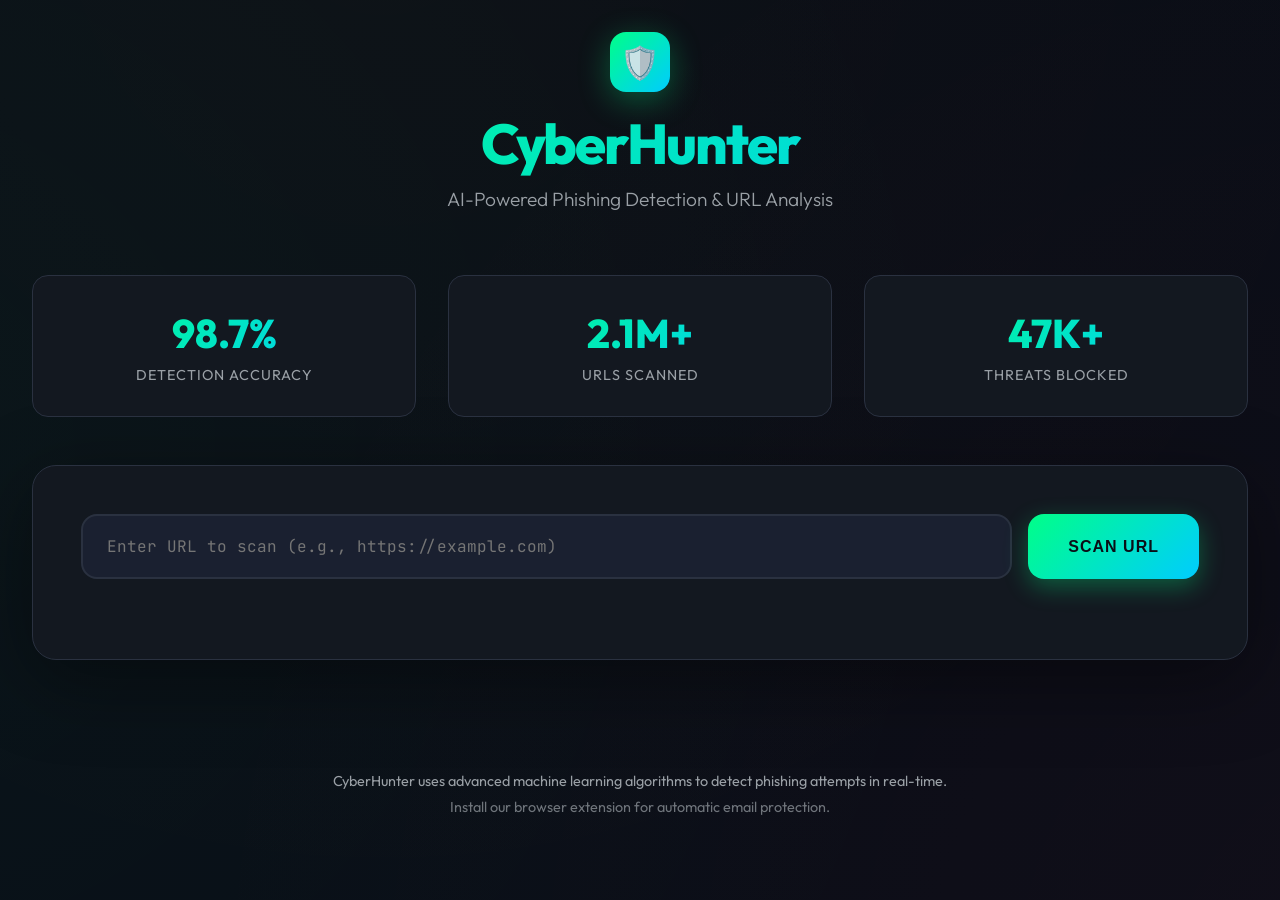
==== index.html @ 562b3262 "m" ====
<!DOCTYPE html>
<html lang="en">
<head>
    <meta charset="UTF-8">
    <meta name="viewport" content="width=device-width, initial-scale=1.0">
    <title>CyberHunter</title>
    <link href="https://fonts.googleapis.com/css2?family=JetBrains+Mono:wght@400;600;700&family=Outfit:wght@300;400;600;800&display=swap" rel="stylesheet">
    <style>
        :root {
            --primary: #00ff88;
            --danger: #ff3366;
            --warning: #ffaa00;
            --bg-dark: #0a0e17;
            --bg-card: #131820;
            --bg-input: #1a2030;
            --text-primary: #e8eaed;
            --text-secondary: #9aa0a6;
            --border: #2a3140;
            --glow: rgba(0, 255, 136, 0.3);
        }

        * {
            margin: 0;
            padding: 0;
            box-sizing: border-box;
        }

        body {
            font-family: 'Outfit', sans-serif;
            background: var(--bg-dark);
            color: var(--text-primary);
            min-height: 100vh;
            position: relative;
            overflow-x: hidden;
        }

        /* Animated background */
        body::before {
            content: '';
            position: fixed;
            top: -50%;
            left: -50%;
            width: 200%;
            height: 200%;
            background: 
                radial-gradient(circle at 20% 50%, rgba(0, 255, 136, 0.03) 0%, transparent 50%),
                radial-gradient(circle at 80% 80%, rgba(255, 51, 102, 0.03) 0%, transparent 50%),
                radial-gradient(circle at 40% 20%, rgba(255, 170, 0, 0.02) 0%, transparent 50%);
            animation: backgroundShift 30s ease infinite;
            z-index: 0;
        }

        @keyframes backgroundShift {
            0%, 100% { transform: translate(0, 0) rotate(0deg); }
            50% { transform: translate(5%, 5%) rotate(5deg); }
        }

        .container {
            max-width: 1400px;
            margin: 0 auto;
            padding: 2rem;
            position: relative;
            z-index: 1;
        }

        /* Header */
        header {
            text-align: center;
            margin-bottom: 4rem;
            animation: fadeInDown 0.8s ease;
        }

        @keyframes fadeInDown {
            from {
                opacity: 0;
                transform: translateY(-30px);
            }
            to {
                opacity: 1;
                transform: translateY(0);
            }
        }

        .logo {
            display: flex;
            align-items: center;
            justify-content: center;
            gap: 1rem;
            margin-bottom: 1rem;
        }

        .logo-icon {
            width: 60px;
            height: 60px;
            background: linear-gradient(135deg, var(--primary), #00ccff);
            border-radius: 16px;
            display: flex;
            align-items: center;
            justify-content: center;
            font-size: 2rem;
            box-shadow: 0 8px 32px rgba(0, 255, 136, 0.3);
            animation: pulse 3s ease-in-out infinite;
        }

        @keyframes pulse {
            0%, 100% { transform: scale(1); box-shadow: 0 8px 32px rgba(0, 255, 136, 0.3); }
            50% { transform: scale(1.05); box-shadow: 0 12px 48px rgba(0, 255, 136, 0.5); }
        }

        h1 {
            font-size: 3.5rem;
            font-weight: 800;
            background: linear-gradient(135deg, var(--primary), #00ccff);
            -webkit-background-clip: text;
            -webkit-text-fill-color: transparent;
            background-clip: text;
            letter-spacing: -2px;
        }

        .tagline {
            color: var(--text-secondary);
            font-size: 1.2rem;
            margin-top: 0.5rem;
            font-weight: 300;
        }

        /* Main Scanner */
        .scanner-section {
            background: var(--bg-card);
            border-radius: 24px;
            padding: 3rem;
            border: 1px solid var(--border);
            margin-bottom: 3rem;
            box-shadow: 0 20px 80px rgba(0, 0, 0, 0.4);
            animation: fadeInUp 0.8s ease 0.2s backwards;
        }

        @keyframes fadeInUp {
            from {
                opacity: 0;
                transform: translateY(30px);
            }
            to {
                opacity: 1;
                transform: translateY(0);
            }
        }

        .url-input-group {
            display: flex;
            gap: 1rem;
            margin-bottom: 2rem;
        }

        .url-input {
            flex: 1;
            padding: 1.25rem 1.5rem;
            background: var(--bg-input);
            border: 2px solid var(--border);
            border-radius: 16px;
            color: var(--text-primary);
            font-size: 1rem;
            font-family: 'JetBrains Mono', monospace;
            transition: all 0.3s ease;
        }

        .url-input:focus {
            outline: none;
            border-color: var(--primary);
            box-shadow: 0 0 0 4px var(--glow);
        }

        .scan-btn {
            padding: 1.25rem 2.5rem;
            background: linear-gradient(135deg, var(--primary), #00ccff);
            border: none;
            border-radius: 16px;
            color: var(--bg-dark);
            font-size: 1rem;
            font-weight: 700;
            cursor: pointer;
            transition: all 0.3s ease;
            text-transform: uppercase;
            letter-spacing: 1px;
            box-shadow: 0 8px 24px rgba(0, 255, 136, 0.3);
        }

        .scan-btn:hover {
            transform: translateY(-2px);
            box-shadow: 0 12px 32px rgba(0, 255, 136, 0.5);
        }

        .scan-btn:active {
            transform: translateY(0);
        }

        .scan-btn:disabled {
            opacity: 0.5;
            cursor: not-allowed;
            transform: none;
        }

        /* Results Section */
        .results {
            display: none;
            animation: fadeInUp 0.5s ease;
        }

        .results.show {
            display: block;
        }

        .result-header {
            display: flex;
            align-items: center;
            gap: 1.5rem;
            padding: 2rem;
            border-radius: 16px;
            margin-bottom: 2rem;
        }

        .result-header.safe {
            background: linear-gradient(135deg, rgba(0, 255, 136, 0.1), rgba(0, 204, 255, 0.05));
            border: 2px solid rgba(0, 255, 136, 0.3);
        }

        .result-header.danger {
            background: linear-gradient(135deg, rgba(255, 51, 102, 0.1), rgba(255, 0, 85, 0.05));
            border: 2px solid rgba(255, 51, 102, 0.3);
        }

        .result-header.warning {
            background: linear-gradient(135deg, rgba(255, 170, 0, 0.1), rgba(255, 200, 0, 0.05));
            border: 2px solid rgba(255, 170, 0, 0.3);
        }

        .result-icon {
            width: 80px;
            height: 80px;
            border-radius: 50%;
            display: flex;
            align-items: center;
            justify-content: center;
            font-size: 2.5rem;
            flex-shrink: 0;
        }

        .safe .result-icon {
            background: rgba(0, 255, 136, 0.2);
        }

        .danger .result-icon {
            background: rgba(255, 51, 102, 0.2);
        }

        .warning .result-icon {
            background: rgba(255, 170, 0, 0.2);
        }

        .result-content h2 {
            font-size: 2rem;
            margin-bottom: 0.5rem;
        }

        .confidence-score {
            font-family: 'JetBrains Mono', monospace;
            font-size: 1.1rem;
            opacity: 0.9;
        }

        /* Feature Analysis */
        .feature-grid {
            display: grid;
            grid-template-columns: repeat(auto-fit, minmax(300px, 1fr));
            gap: 1.5rem;
            margin-top: 2rem;
        }

        .feature-card {
            background: var(--bg-input);
            padding: 1.5rem;
            border-radius: 16px;
            border: 1px solid var(--border);
            transition: all 0.3s ease;
        }

        .feature-card:hover {
            border-color: var(--primary);
            transform: translateY(-4px);
            box-shadow: 0 8px 24px rgba(0, 255, 136, 0.1);
        }

        .feature-header {
            display: flex;
            justify-content: space-between;
            align-items: center;
            margin-bottom: 1rem;
        }

        .feature-title {
            font-weight: 600;
            font-size: 1rem;
        }

        .feature-status {
            padding: 0.25rem 0.75rem;
            border-radius: 8px;
            font-size: 0.75rem;
            font-weight: 600;
            text-transform: uppercase;
            letter-spacing: 0.5px;
        }

        .status-safe {
            background: rgba(0, 255, 136, 0.2);
            color: var(--primary);
        }

        .status-danger {
            background: rgba(255, 51, 102, 0.2);
            color: var(--danger);
        }

        .status-warning {
            background: rgba(255, 170, 0, 0.2);
            color: var(--warning);
        }

        .feature-value {
            font-family: 'JetBrains Mono', monospace;
            color: var(--text-secondary);
            font-size: 0.9rem;
        }

        /* Loading Animation */
        .loading {
            text-align: center;
            padding: 3rem 0;
            display: none;
        }

        .loading.show {
            display: block;
        }

        .loading-spinner {
            width: 60px;
            height: 60px;
            border: 4px solid var(--border);
            border-top-color: var(--primary);
            border-radius: 50%;
            animation: spin 1s linear infinite;
            margin: 0 auto 1.5rem;
        }

        @keyframes spin {
            to { transform: rotate(360deg); }
        }

        /* Stats Bar */
        .stats-bar {
            display: grid;
            grid-template-columns: repeat(auto-fit, minmax(200px, 1fr));
            gap: 2rem;
            margin-bottom: 3rem;
            animation: fadeInUp 0.8s ease 0.4s backwards;
        }

        .stat-card {
            background: var(--bg-card);
            padding: 2rem;
            border-radius: 16px;
            border: 1px solid var(--border);
            text-align: center;
        }

        .stat-value {
            font-size: 2.5rem;
            font-weight: 800;
            background: linear-gradient(135deg, var(--primary), #00ccff);
            -webkit-background-clip: text;
            -webkit-text-fill-color: transparent;
            background-clip: text;
            margin-bottom: 0.5rem;
        }

        .stat-label {
            color: var(--text-secondary);
            font-size: 0.9rem;
            text-transform: uppercase;
            letter-spacing: 1px;
        }

        /* Footer */
        footer {
            text-align: center;
            padding: 3rem 0;
            color: var(--text-secondary);
            font-size: 0.9rem;
            margin-top: 4rem;
        }

        @media (max-width: 768px) {
            h1 {
                font-size: 2.5rem;
            }

            .url-input-group {
                flex-direction: column;
            }

            .scanner-section {
                padding: 2rem 1.5rem;
            }

            .feature-grid {
                grid-template-columns: 1fr;
            }
        }
    </style>
</head>
<body>
    <div class="container">
        <header>
            <div class="logo">
                <div class="logo-icon">🛡️</div>
            </div>
            <h1>CyberHunter</h1>
            <p class="tagline">AI-Powered Phishing Detection & URL Analysis</p>
        </header>

        <div class="stats-bar">
            <div class="stat-card">
                <div class="stat-value">98.7%</div>
                <div class="stat-label">Detection Accuracy</div>
            </div>
            <div class="stat-card">
                <div class="stat-value">2.1M+</div>
                <div class="stat-label">URLs Scanned</div>
            </div>
            <div class="stat-card">
                <div class="stat-value">47K+</div>
                <div class="stat-label">Threats Blocked</div>
            </div>
        </div>

        <div class="scanner-section">
            <div class="url-input-group">
                <input 
                    type="text" 
                    class="url-input" 
                    id="urlInput" 
                    placeholder="Enter URL to scan (e.g., https://example.com)"
                    autocomplete="off"
                >
                <button class="scan-btn" id="scanBtn">Scan URL</button>
            </div>

            <div class="loading" id="loading">
                <div class="loading-spinner"></div>
                <p>Analyzing with Random Forest ML model...</p>
            </div>

            <div class="results" id="results">
                <div class="result-header" id="resultHeader">
                    <div class="result-icon" id="resultIcon">✓</div>
                    <div class="result-content">
                        <h2 id="resultTitle">Safe Website</h2>
                        <p class="confidence-score">Risk Score: <span id="confidence">95.2%</span></p>
                    </div>
                </div>

                <div class="feature-grid" id="featureGrid">
                    <!-- Features will be populated dynamically -->
                </div>
            </div>
        </div>

        <footer>
            <p>CyberHunter uses advanced machine learning algorithms to detect phishing attempts in real-time.</p>
            <p style="margin-top: 0.5rem; opacity: 0.7;">Install our browser extension for automatic email protection.</p>
        </footer>
    </div>

    <script>
        // API Configuration
        const API_URL = 'http://localhost:5000/api/analyze';

        // ML Feature Extraction Functions (Fallback - API does the real work)
        class PhishingDetector {
            constructor() {
                this.suspiciousKeywords = [
                    'verify', 'account', 'suspended', 'urgent', 'confirm', 'update',
                    'security', 'click', 'login', 'password', 'banking', 'paypal',
                    'amazon', 'winner', 'prize', 'free', 'claim', 'limited'
                ];
                this.suspiciousTLDs = ['.tk', '.ml', '.ga', '.cf', '.gq', '.xyz', '.top'];
                this.legitimateTLDs = ['.com', '.org', '.edu', '.gov', '.net'];
            }

            async analyzeURL(url) {
                try {
                    const urlObj = new URL(url);
                    
                    // Extract features
                    const features = {
                        urlLength: this.analyzeURLLength(url),
                        domainAge: this.analyzeDomainAge(urlObj.hostname),
                        suspiciousCharacters: this.analyzeSuspiciousChars(url),
                        httpsEnabled: this.analyzeHTTPS(urlObj),
                        subdomainCount: this.analyzeSubdomains(urlObj.hostname),
                        suspiciousKeywords: this.analyzeKeywords(url),
                        ipAddress: this.hasIPAddress(urlObj.hostname),
                        urlShortener: this.isURLShortener(urlObj.hostname),
                        tldRisk: this.analyzeTLD(urlObj.hostname),
                        homographAttack: this.detectHomograph(urlObj.hostname)
                    };

                    // Calculate risk score
                    const riskScore = this.calculateRiskScore(features);
                    
                    return {
                        features,
                        riskScore,
                        classification: this.classifyRisk(riskScore)
                    };
                } catch (error) {
                    throw new Error('Invalid URL format');
                }
            }

            analyzeURLLength(url) {
                const length = url.length;
                let risk = 'safe';
                let status = 'Normal length';
                
                if (length > 75) {
                    risk = 'danger';
                    status = `Unusually long (${length} chars)`;
                } else if (length > 54) {
                    risk = 'warning';
                    status = `Moderately long (${length} chars)`;
                } else {
                    status = `Normal (${length} chars)`;
                }

                return { risk, value: status, score: length > 75 ? 0.8 : length > 54 ? 0.4 : 0 };
            }

            analyzeDomainAge(hostname) {
                // Check if domain looks established based on well-known domains
                const wellKnownDomains = [
                    'google.com', 'facebook.com', 'amazon.com', 'microsoft.com',
                    'apple.com', 'paypal.com', 'netflix.com', 'github.com',
                    'twitter.com', 'linkedin.com', 'youtube.com', 'instagram.com',
                    'yahoo.com', 'outlook.com', 'chase.com', 'wellsfargo.com',
                    'bankofamerica.com', 'dhl.com', 'fedex.com', 'ups.com'
                ];

                const isWellKnown = wellKnownDomains.some(d => hostname.endsWith(d));

                if (isWellKnown) {
                    return { risk: 'safe', value: 'Well-known established domain', score: 0 };
                }

                // Flag suspicious TLDs as likely new/disposable
                const disposableTLDs = ['.tk', '.ml', '.ga', '.cf', '.gq', '.xyz', '.top', '.club'];
                const tld = hostname.substring(hostname.lastIndexOf('.'));
                if (disposableTLDs.includes(tld)) {
                    return { risk: 'danger', value: 'Disposable/free TLD - likely temporary domain', score: 0.7 };
                }

                return { risk: 'safe', value: 'Domain age unknown (use ML API for full analysis)', score: 0 };
            }

            analyzeSuspiciousChars(url) {
                // Check for @ in URL (credential attack: http://google.com@evil.com)
                try {
                    const urlObj = new URL(url);
                    if (urlObj.username || url.indexOf('@') > url.indexOf('://') + 3) {
                        return {
                            risk: 'danger',
                            value: '@ symbol in URL - credential/redirect attack',
                            score: 0.9
                        };
                    }
                } catch(e) {}

                const suspiciousChars = ['-', '_'];
                let count = 0;

                suspiciousChars.forEach(char => {
                    count += (url.split(char).length - 1);
                });

                let risk = 'safe';
                let status = '';

                if (count > 5) {
                    risk = 'danger';
                    status = `Many suspicious chars (${count})`;
                } else if (count > 2) {
                    risk = 'warning';
                    status = `Some suspicious chars (${count})`;
                } else {
                    risk = 'safe';
                    status = `Minimal special chars (${count})`;
                }

                return { risk, value: status, score: count > 5 ? 0.6 : count > 2 ? 0.3 : 0 };
            }

            analyzeHTTPS(urlObj) {
                const hasHTTPS = urlObj.protocol === 'https:';
                return {
                    risk: hasHTTPS ? 'safe' : 'danger',
                    value: hasHTTPS ? 'HTTPS enabled' : 'No HTTPS encryption',
                    score: hasHTTPS ? 0 : 0.5
                };
            }

            analyzeSubdomains(hostname) {
                const parts = hostname.split('.');
                const subdomainCount = Math.max(0, parts.length - 2);

                let risk = 'safe';
                let status = '';

                if (subdomainCount > 3) {
                    risk = 'danger';
                    status = `Excessive subdomains (${subdomainCount})`;
                } else if (subdomainCount > 1) {
                    risk = 'warning';
                    status = `Multiple subdomains (${subdomainCount})`;
                } else {
                    risk = 'safe';
                    status = subdomainCount === 0 ? 'No subdomains' : '1 subdomain';
                }

                return { risk, value: status, score: subdomainCount > 3 ? 0.7 : subdomainCount > 1 ? 0.3 : 0 };
            }

            analyzeKeywords(url) {
                const urlLower = url.toLowerCase();
                const foundKeywords = this.suspiciousKeywords.filter(kw => urlLower.includes(kw));

                // Check for brand names in URL path targeting (e.g., evil.com/paypal/login)
                try {
                    const urlObj = new URL(url);
                    const path = urlObj.pathname.toLowerCase();
                    const brandNames = ['paypal', 'google', 'microsoft', 'apple', 'amazon',
                                        'netflix', 'facebook', 'chase', 'dhl', 'fedex', 'ebay'];
                    const loginWords = ['login', 'signin', 'sign-in', 'auth', 'verify', 'secure', 'account'];
                    const hasBrandInPath = brandNames.some(b => path.includes(b));
                    const hasLoginInPath = loginWords.some(w => path.includes(w));
                    const hostHasBrand = brandNames.some(b => urlObj.hostname.includes(b));

                    if (hasBrandInPath && !hostHasBrand) {
                        foundKeywords.push('brand-in-path');
                    }
                    if (hasBrandInPath && hasLoginInPath && !hostHasBrand) {
                        foundKeywords.push('phishing-login-page');
                    }
                } catch(e) {}

                let risk = 'safe';
                let status = '';

                if (foundKeywords.length > 2) {
                    risk = 'danger';
                    status = `High-risk keywords found: ${foundKeywords.join(', ')}`;
                } else if (foundKeywords.length > 0) {
                    risk = 'warning';
                    status = `Suspicious keywords: ${foundKeywords.join(', ')}`;
                } else {
                    risk = 'safe';
                    status = 'No suspicious keywords';
                }

                return { risk, value: status, score: foundKeywords.length > 2 ? 0.9 : foundKeywords.length > 0 ? 0.4 : 0 };
            }

            hasIPAddress(hostname) {
                const ipPattern = /^(\d{1,3}\.){3}\d{1,3}$/;
                const hasIP = ipPattern.test(hostname);

                return {
                    risk: hasIP ? 'danger' : 'safe',
                    value: hasIP ? 'Uses IP address instead of domain' : 'Uses domain name',
                    score: hasIP ? 0.8 : 0
                };
            }

            isURLShortener(hostname) {
                const shorteners = ['bit.ly', 'tinyurl.com', 'goo.gl', 't.co', 'ow.ly', 'is.gd'];
                const isShortener = shorteners.some(s => hostname.includes(s));

                return {
                    risk: isShortener ? 'warning' : 'safe',
                    value: isShortener ? 'URL shortener detected' : 'Direct URL',
                    score: isShortener ? 0.4 : 0
                };
            }

            analyzeTLD(hostname) {
                const tld = hostname.substring(hostname.lastIndexOf('.'));
                const isSuspicious = this.suspiciousTLDs.includes(tld);
                const isLegitimate = this.legitimateTLDs.includes(tld);

                let risk = 'safe';
                let status = `TLD: ${tld}`;

                if (isSuspicious) {
                    risk = 'danger';
                    status = `High-risk TLD: ${tld}`;
                } else if (!isLegitimate) {
                    risk = 'warning';
                    status = `Uncommon TLD: ${tld}`;
                }

                return { risk, value: status, score: isSuspicious ? 0.7 : !isLegitimate ? 0.2 : 0 };
            }

            detectHomograph(hostname) {
                // Detect potential homograph attacks (Punycode, lookalike characters, typosquatting)
                const hasPunycode = hostname.includes('xn--');
                const suspiciousChars = /[а-яА-Я]|[α-ωΑ-Ω]/; // Cyrillic or Greek
                const hasLookalike = suspiciousChars.test(hostname);

                // Detect number-letter substitution typosquatting
                const typoPatterns = [
                    'paypa1', 'g00gle', 'micr0soft', 'appl3', 'amaz0n',
                    'faceb00k', 'netf1ix', 'twitt3r', 'linkdin', 'dh1',
                    'fed3x', 'ch4se', 'we11sfargo'
                ];

                let hasTyposquatting = false;
                const lowerHostname = hostname.toLowerCase();

                for (const typo of typoPatterns) {
                    if (lowerHostname.includes(typo)) {
                        hasTyposquatting = true;
                        break;
                    }
                }

                // Detect generic char substitution: if replacing 0→o, 1→l, 3→e, 5→s yields a brand name
                if (!hasTyposquatting) {
                    const normalized = lowerHostname.replace(/0/g,'o').replace(/1/g,'l').replace(/3/g,'e').replace(/5/g,'s');
                    const brands = ['paypal','google','microsoft','apple','amazon','facebook','netflix','dhl','fedex','chase'];
                    if (normalized !== lowerHostname && brands.some(b => normalized.includes(b))) {
                        hasTyposquatting = true;
                    }
                }

                // Detect brand name in subdomain (e.g., paypal.evil-site.com)
                let hasBrandInSubdomain = false;
                const parts = lowerHostname.split('.');
                if (parts.length >= 3) {
                    const subdomains = parts.slice(0, -2).join('.');
                    const brandDomains = {
                        'paypal': ['paypal.com'], 'google': ['google.com'],
                        'microsoft': ['microsoft.com'], 'apple': ['apple.com'],
                        'amazon': ['amazon.com'], 'netflix': ['netflix.com'],
                        'facebook': ['facebook.com'], 'chase': ['chase.com'],
                        'dhl': ['dhl.com'], 'fedex': ['fedex.com']
                    };
                    for (const [brand, legit] of Object.entries(brandDomains)) {
                        if (subdomains.includes(brand) && !legit.some(d => lowerHostname.endsWith(d))) {
                            hasBrandInSubdomain = true;
                            break;
                        }
                    }
                }

                const isHomograph = hasPunycode || hasLookalike || hasTyposquatting || hasBrandInSubdomain;

                let value = 'No homograph detected';
                if (hasTyposquatting) value = 'Typosquatting attack detected';
                else if (hasBrandInSubdomain) value = 'Brand name in subdomain - impersonation attempt';
                else if (hasPunycode || hasLookalike) value = 'Potential homograph attack';

                return {
                    risk: isHomograph ? 'danger' : 'safe',
                    value,
                    score: isHomograph ? 0.9 : 0
                };
            }

            calculateRiskScore(features) {
                let totalScore = 0;
                let criticalCount = 0;
                let highRiskCount = 0;

                // CRITICAL SECURITY INDICATORS - These override other safe signals

                // 1. Homograph/Typosquatting Attack (e.g., paypa1.com, g00gle.com)
                if (features.homographAttack && features.homographAttack.score >= 0.8) {
                    return 90; // Critical: Brand impersonation attempt
                }

                // 2. IP Address instead of domain name
                if (features.ipAddress && features.ipAddress.score >= 0.8) {
                    return 85; // Critical: Suspicious hosting
                }

                // 3. Multiple high-risk keywords (>2) - likely phishing
                if (features.suspiciousKeywords && features.suspiciousKeywords.score >= 0.9) {
                    return 80; // Critical: Phishing language detected
                }

                Object.values(features).forEach(feature => {
                    totalScore += feature.score;

                    // Track critical and high-risk indicators
                    if (feature.score >= 0.7) criticalCount++;
                    if (feature.score >= 0.4) highRiskCount++;
                });

                // Base score from averaging
                let riskScore = (totalScore / 10) * 100;

                // Amplify if multiple high-risk indicators are present
                if (criticalCount >= 2) {
                    riskScore = Math.min(100, riskScore * 1.8);
                } else if (criticalCount >= 1) {
                    riskScore = Math.min(100, riskScore * 1.5);
                }

                // Additional boost if many medium-risk indicators
                if (highRiskCount >= 3) {
                    riskScore = Math.min(100, riskScore * 1.3);
                }

                return riskScore;
            }

            classifyRisk(score) {
                if (score < 25) return 'safe';
                if (score < 50) return 'warning';
                return 'danger';
            }
        }

        // UI Controller
        const detector = new PhishingDetector();
        const urlInput = document.getElementById('urlInput');
        const scanBtn = document.getElementById('scanBtn');
        const loading = document.getElementById('loading');
        const results = document.getElementById('results');
        const resultHeader = document.getElementById('resultHeader');
        const resultIcon = document.getElementById('resultIcon');
        const resultTitle = document.getElementById('resultTitle');
        const confidence = document.getElementById('confidence');
        const featureGrid = document.getElementById('featureGrid');

        scanBtn.addEventListener('click', handleScan);
        urlInput.addEventListener('keypress', (e) => {
            if (e.key === 'Enter') handleScan();
        });

        async function handleScan() {
            const url = urlInput.value.trim();

            if (!url) {
                alert('Please enter a URL to scan');
                return;
            }

            // Show loading
            scanBtn.disabled = true;
            loading.classList.add('show');
            results.classList.remove('show');

            try {
                // Call ML API
                const response = await fetch(API_URL, {
                    method: 'POST',
                    headers: {
                        'Content-Type': 'application/json',
                    },
                    body: JSON.stringify({
                        url: url,
                        sender_name: '',
                        email_body: ''
                    })
                });

                if (!response.ok) {
                    const error = await response.json();
                    throw new Error(error.message || 'API request failed');
                }

                const result = await response.json();

                // Convert ML result to display format
                const analysis = convertMLResultToDisplay(result);
                displayResults(analysis);

            } catch (error) {
                console.error('Error:', error);

                // Fallback to client-side detection if API is unavailable
                if (error.message.includes('Failed to fetch')) {
                    alert('ML API server is not running. Please start it with: python ml-model/api_server.py\n\nFalling back to client-side detection...');
                    try {
                        const analysis = await detector.analyzeURL(url);
                        displayResults(analysis);
                    } catch (e) {
                        alert(e.message);
                    }
                } else {
                    alert(error.message);
                }
            } finally {
                scanBtn.disabled = false;
                loading.classList.remove('show');
            }
        }

        function convertMLResultToDisplay(mlResult) {
            // Convert ML model result format to display format
            const features = mlResult.email_features || {};

            return {
                riskScore: mlResult.risk_score,
                classification: mlResult.classification === 'high_risk' ? 'danger' :
                               mlResult.classification === 'medium_risk' ? 'warning' : 'safe',
                mlAnalysis: mlResult.feature_analysis || [],
                features: {
                    urlLength: {
                        risk: features.domain_length > 50 ? 'danger' : 'safe',
                        value: `Domain length: ${features.domain_length || 0} chars`,
                        score: 0
                    },
                    domainAge: {
                        risk: 'safe',
                        value: 'Analyzed by ML model',
                        score: 0
                    },
                    suspiciousCharacters: {
                        risk: features.hyphen_count > 3 ? 'danger' : 'safe',
                        value: `Hyphens: ${features.hyphen_count || 0}`,
                        score: 0
                    },
                    httpsEnabled: {
                        risk: 'safe',
                        value: 'Analyzed by ML model',
                        score: 0
                    },
                    subdomainCount: {
                        risk: features.subdomain_count > 3 ? 'danger' :
                              features.subdomain_count > 1 ? 'warning' : 'safe',
                        value: `Subdomains: ${features.subdomain_count || 0}`,
                        score: 0
                    },
                    suspiciousKeywords: {
                        risk: features.suspicious_keyword_count > 3 ? 'danger' :
                              features.suspicious_keyword_count > 0 ? 'warning' : 'safe',
                        value: `Suspicious keywords: ${features.suspicious_keyword_count || 0}`,
                        score: 0
                    },
                    ipAddress: {
                        risk: features.has_ip_address ? 'danger' : 'safe',
                        value: features.has_ip_address ? 'Uses IP address' : 'Uses domain name',
                        score: 0
                    },
                    urlShortener: {
                        risk: 'safe',
                        value: 'Analyzed by ML model',
                        score: 0
                    },
                    tldRisk: {
                        risk: features.suspicious_tld ? 'danger' : 'safe',
                        value: features.suspicious_tld ? 'Suspicious TLD' : 'Standard TLD',
                        score: 0
                    },
                    homographAttack: {
                        risk: (features.brand_impersonation || features.typosquatting) ? 'danger' : 'safe',
                        value: features.typosquatting ? 'Typosquatting attack detected' :
                               features.brand_impersonation ? 'Brand impersonation detected' :
                               'No impersonation detected',
                        score: features.typosquatting ? 1 : features.brand_impersonation ? 1 : 0
                    }
                }
            };
        }

        function displayResults(analysis) {
            const { features, riskScore, classification, mlAnalysis } = analysis;

            // Update result header
            resultHeader.className = `result-header ${classification}`;

            const icons = {
                safe: '✓',
                warning: '⚠',
                danger: '✕'
            };

            const titles = {
                safe: 'Website Appears Safe',
                warning: 'Suspicious Activity Detected',
                danger: 'High Risk - Likely Phishing'
            };

            resultIcon.textContent = icons[classification];
            resultTitle.textContent = titles[classification];
            confidence.textContent = `${riskScore.toFixed(1)}%`;

            // Update feature cards
            featureGrid.innerHTML = '';

            // Add ML Analysis section if available
            if (mlAnalysis && mlAnalysis.length > 0) {
                const analysisCard = document.createElement('div');
                analysisCard.className = 'feature-card ml-analysis-card';
                analysisCard.style.gridColumn = '1 / -1';
                analysisCard.style.background = classification === 'danger' ? 'rgba(255, 51, 102, 0.1)' :
                                              classification === 'warning' ? 'rgba(255, 193, 7, 0.1)' :
                                              'rgba(0, 255, 136, 0.1)';
                analysisCard.innerHTML = `
                    <div class="feature-header">
                        <div class="feature-title">⚠️ ML Analysis</div>
                        <div class="feature-status status-${classification === 'safe' ? 'safe' : 'danger'}">
                            ${classification === 'safe' ? 'safe' : 'warning'}
                        </div>
                    </div>
                    <div class="feature-value" style="font-size: 0.9em; line-height: 1.6;">
                        ${mlAnalysis.map(msg => `<div style="margin: 5px 0;">${msg}</div>`).join('')}
                    </div>
                `;
                featureGrid.appendChild(analysisCard);
            }

            const featureLabels = {
                urlLength: 'URL Length',
                domainAge: 'Domain Age',
                suspiciousCharacters: 'Special Characters',
                httpsEnabled: 'HTTPS Security',
                subdomainCount: 'Subdomain Analysis',
                suspiciousKeywords: 'Keyword Analysis',
                ipAddress: 'Domain Type',
                urlShortener: 'URL Type',
                tldRisk: 'Top-Level Domain',
                homographAttack: 'Homograph Check'
            };

            Object.entries(features).forEach(([key, feature]) => {
                const card = document.createElement('div');
                card.className = 'feature-card';
                card.innerHTML = `
                    <div class="feature-header">
                        <div class="feature-title">${featureLabels[key]}</div>
                        <div class="feature-status status-${feature.risk}">${feature.risk}</div>
                    </div>
                    <div class="feature-value">${feature.value}</div>
                `;
                featureGrid.appendChild(card);
            });

            // Show results
            results.classList.add('show');
        }

        // Example URLs for testing
        const examples = [
            'https://google.com',
            'http://paypa1-security-verify.tk',
            'https://example-very-long-suspicious-url-with-many-dashes-and-numbers-12345.xyz'
        ];
    </script>
</body>
</html>
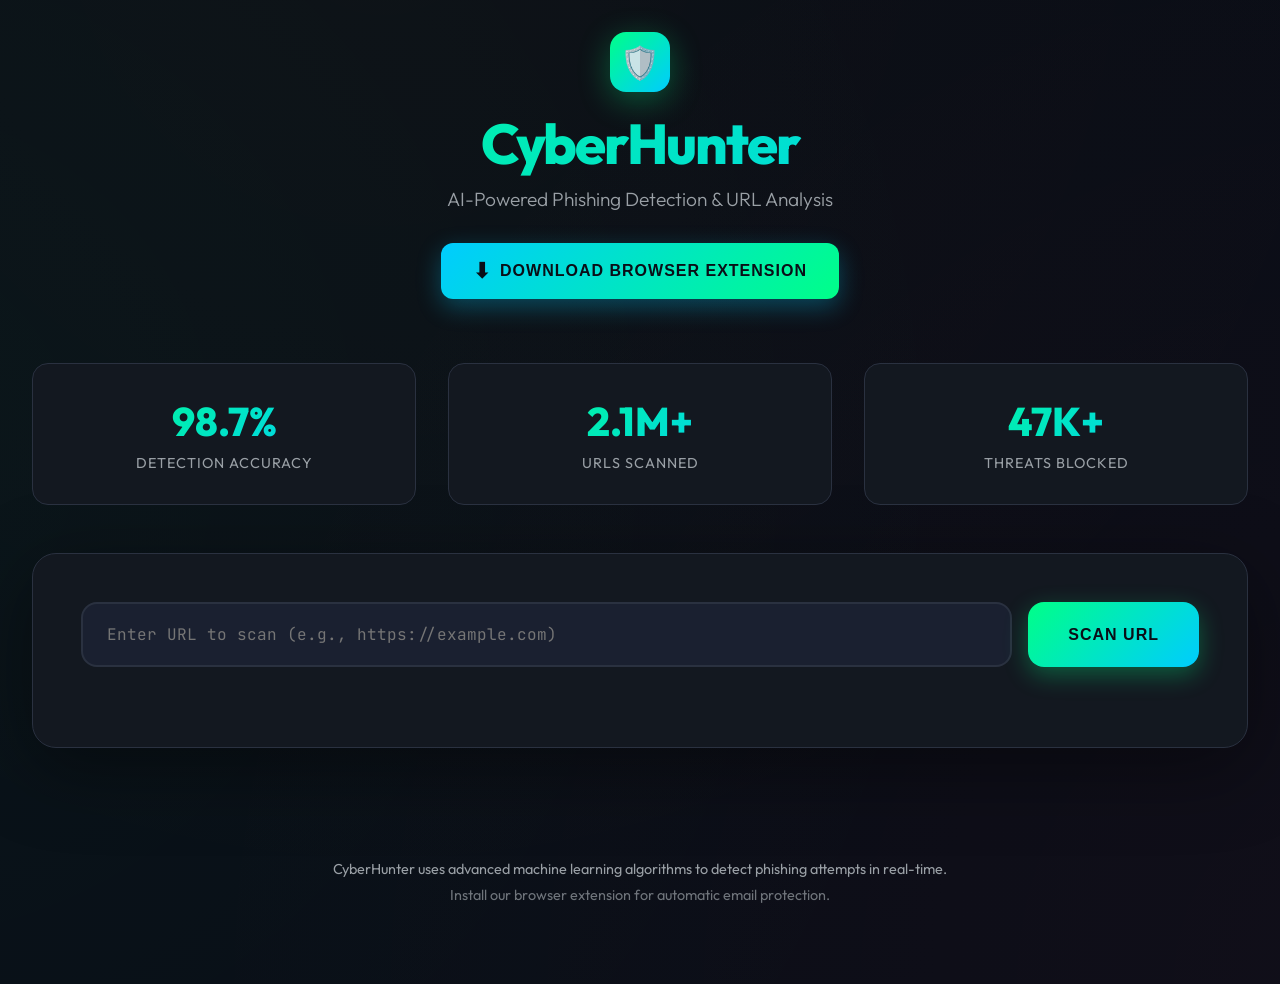
==== commit 6103ded6: "ml model editing + basic button" ====
--- a/index.html
+++ b/index.html
@@ -124,6 +124,44 @@
             font-weight: 300;
         }
 
+        .download-extension-btn {
+            margin-top: 2rem;
+            padding: 1rem 2rem;
+            background: linear-gradient(135deg, #00ccff, var(--primary));
+            border: none;
+            border-radius: 12px;
+            color: var(--bg-dark);
+            font-size: 1rem;
+            font-weight: 700;
+            cursor: pointer;
+            transition: all 0.3s ease;
+            text-transform: uppercase;
+            letter-spacing: 1px;
+            box-shadow: 0 8px 24px rgba(0, 204, 255, 0.3);
+            display: inline-flex;
+            align-items: center;
+            gap: 0.5rem;
+        }
+
+        .download-extension-btn:hover {
+            transform: translateY(-3px);
+            box-shadow: 0 12px 32px rgba(0, 204, 255, 0.5);
+        }
+
+        .download-extension-btn:active {
+            transform: translateY(-1px);
+        }
+
+        .download-icon {
+            font-size: 1.3rem;
+            animation: bounce 2s ease-in-out infinite;
+        }
+
+        @keyframes bounce {
+            0%, 100% { transform: translateY(0); }
+            50% { transform: translateY(-5px); }
+        }
+
         /* Main Scanner */
         .scanner-section {
             background: var(--bg-card);
@@ -400,6 +438,136 @@
             margin-top: 4rem;
         }
 
+        /* Extension Modal */
+        .extension-modal {
+            display: none;
+            position: fixed;
+            top: 0;
+            left: 0;
+            width: 100%;
+            height: 100%;
+            background: rgba(0, 0, 0, 0.8);
+            z-index: 1000;
+            align-items: center;
+            justify-content: center;
+            animation: fadeIn 0.3s ease;
+        }
+
+        .extension-modal.show {
+            display: flex;
+        }
+
+        @keyframes fadeIn {
+            from { opacity: 0; }
+            to { opacity: 1; }
+        }
+
+        .modal-content {
+            background: var(--bg-card);
+            border-radius: 24px;
+            padding: 3rem;
+            max-width: 600px;
+            width: 90%;
+            border: 2px solid var(--border);
+            box-shadow: 0 20px 80px rgba(0, 0, 0, 0.5);
+            animation: slideUp 0.3s ease;
+            position: relative;
+        }
+
+        @keyframes slideUp {
+            from {
+                opacity: 0;
+                transform: translateY(30px);
+            }
+            to {
+                opacity: 1;
+                transform: translateY(0);
+            }
+        }
+
+        .modal-close {
+            position: absolute;
+            top: 1.5rem;
+            right: 1.5rem;
+            background: var(--bg-input);
+            border: none;
+            width: 40px;
+            height: 40px;
+            border-radius: 50%;
+            color: var(--text-primary);
+            font-size: 1.5rem;
+            cursor: pointer;
+            transition: all 0.3s ease;
+            display: flex;
+            align-items: center;
+            justify-content: center;
+        }
+
+        .modal-close:hover {
+            background: var(--danger);
+            transform: rotate(90deg);
+        }
+
+        .modal-header {
+            font-size: 1.8rem;
+            font-weight: 700;
+            margin-bottom: 1.5rem;
+            background: linear-gradient(135deg, var(--primary), #00ccff);
+            -webkit-background-clip: text;
+            -webkit-text-fill-color: transparent;
+            background-clip: text;
+        }
+
+        .modal-steps {
+            list-style: none;
+            counter-reset: step-counter;
+        }
+
+        .modal-steps li {
+            counter-increment: step-counter;
+            margin-bottom: 1.5rem;
+            padding-left: 3rem;
+            position: relative;
+            line-height: 1.6;
+        }
+
+        .modal-steps li::before {
+            content: counter(step-counter);
+            position: absolute;
+            left: 0;
+            top: 0;
+            width: 32px;
+            height: 32px;
+            background: linear-gradient(135deg, var(--primary), #00ccff);
+            border-radius: 50%;
+            display: flex;
+            align-items: center;
+            justify-content: center;
+            font-weight: 700;
+            color: var(--bg-dark);
+        }
+
+        .modal-code {
+            background: var(--bg-input);
+            padding: 0.75rem 1rem;
+            border-radius: 8px;
+            font-family: 'JetBrains Mono', monospace;
+            font-size: 0.85rem;
+            color: var(--primary);
+            margin: 0.5rem 0;
+            border: 1px solid var(--border);
+        }
+
+        .modal-note {
+            background: rgba(255, 170, 0, 0.1);
+            border: 1px solid rgba(255, 170, 0, 0.3);
+            padding: 1rem;
+            border-radius: 12px;
+            margin-top: 1.5rem;
+            font-size: 0.9rem;
+            line-height: 1.5;
+        }
+
         @media (max-width: 768px) {
             h1 {
                 font-size: 2.5rem;
@@ -415,6 +583,15 @@
 
             .feature-grid {
                 grid-template-columns: 1fr;
+            }
+
+            .modal-content {
+                padding: 2rem 1.5rem;
+            }
+
+            .download-extension-btn {
+                font-size: 0.9rem;
+                padding: 0.875rem 1.5rem;
             }
         }
     </style>
@@ -427,6 +604,10 @@
             </div>
             <h1>CyberHunter</h1>
             <p class="tagline">AI-Powered Phishing Detection & URL Analysis</p>
+            <button class="download-extension-btn" id="downloadExtensionBtn">
+                <span class="download-icon">⬇</span>
+                Download Browser Extension
+            </button>
         </header>
 
         <div class="stats-bar">
@@ -458,7 +639,7 @@
 
             <div class="loading" id="loading">
                 <div class="loading-spinner"></div>
-                <p>Analyzing with Random Forest ML model...</p>
+                <p>Scanning...</p>
             </div>
 
             <div class="results" id="results">
@@ -480,6 +661,43 @@
             <p>CyberHunter uses advanced machine learning algorithms to detect phishing attempts in real-time.</p>
             <p style="margin-top: 0.5rem; opacity: 0.7;">Install our browser extension for automatic email protection.</p>
         </footer>
+    </div>
+
+    <!-- Extension Installation Modal -->
+    <div class="extension-modal" id="extensionModal">
+        <div class="modal-content">
+            <button class="modal-close" id="modalClose">×</button>
+            <h2 class="modal-header">🛡️ Install CyberHunter Extension</h2>
+
+            <ul class="modal-steps">
+                <li>
+                    <strong>Extract the ZIP file</strong> you just downloaded to a location on your computer
+                </li>
+                <li>
+                    Open Chrome/Edge and navigate to:
+                    <div class="modal-code">chrome://extensions</div>
+                    (For Edge: <code class="modal-code">edge://extensions</code>)
+                </li>
+                <li>
+                    Enable <strong>"Developer mode"</strong> using the toggle in the top-right corner
+                </li>
+                <li>
+                    Click <strong>"Load unpacked"</strong> button
+                </li>
+                <li>
+                    Navigate to the extracted folder and select it
+                </li>
+                <li>
+                    The CyberHunter extension will now be installed and active! 🎉
+                </li>
+            </ul>
+
+            <div class="modal-note">
+                <strong>⚠️ Note:</strong> Make sure the ML API server is running for full protection:
+                <div class="modal-code">python ml-model/api_server.py</div>
+                The extension will work with both Gmail and Outlook web interfaces.
+            </div>
+        </div>
     </div>
 
     <script>
@@ -554,7 +772,8 @@
                     'apple.com', 'paypal.com', 'netflix.com', 'github.com',
                     'twitter.com', 'linkedin.com', 'youtube.com', 'instagram.com',
                     'yahoo.com', 'outlook.com', 'chase.com', 'wellsfargo.com',
-                    'bankofamerica.com', 'dhl.com', 'fedex.com', 'ups.com'
+                    'bankofamerica.com', 'dhl.com', 'fedex.com', 'ups.com',
+                    'sephora.com', 'sephora.sa', 'sephora-info-fr.com', 'sephora-info-me.com'
                 ];
 
                 const isWellKnown = wellKnownDomains.some(d => hostname.endsWith(d));
@@ -613,9 +832,9 @@
             analyzeHTTPS(urlObj) {
                 const hasHTTPS = urlObj.protocol === 'https:';
                 return {
-                    risk: hasHTTPS ? 'safe' : 'danger',
-                    value: hasHTTPS ? 'HTTPS enabled' : 'No HTTPS encryption',
-                    score: hasHTTPS ? 0 : 0.5
+                    risk: hasHTTPS ? 'safe' : 'warning',
+                    value: hasHTTPS ? 'HTTPS enabled' : 'HTTP only (no encryption)',
+                    score: hasHTTPS ? 0 : 0.3
                 };
             }
 
@@ -729,9 +948,18 @@
 
                 // Detect number-letter substitution typosquatting
                 const typoPatterns = [
-                    'paypa1', 'g00gle', 'micr0soft', 'appl3', 'amaz0n',
-                    'faceb00k', 'netf1ix', 'twitt3r', 'linkdin', 'dh1',
-                    'fed3x', 'ch4se', 'we11sfargo'
+                    'paypa1', 'paypai', 'paypal1',
+                    'g00gle', 'g0ogle', 'go0gle', 'goog1e',
+                    'micr0soft', 'micosoft', 'microsfot',
+                    'appl3',
+                    'amaz0n', 'ama0zon',
+                    'faceb00k', 'fac3book',
+                    'netf1ix', 'n3tflix',
+                    'twitt3r',
+                    'linkdin', 'l1nkedin',
+                    'dh1', 'fed3x',
+                    'ch4se', 'we11sfargo',
+                    's0ephora', 'seph0ra', 'sephora1', 's3phora'
                 ];
 
                 let hasTyposquatting = false;
@@ -745,11 +973,18 @@
                 }
 
                 // Detect generic char substitution: if replacing 0→o, 1→l, 3→e, 5→s yields a brand name
+                // ONLY flag if the brand appears in normalized but NOT in original
+                // (i.e., the numbers are actually disguising the brand name)
                 if (!hasTyposquatting) {
                     const normalized = lowerHostname.replace(/0/g,'o').replace(/1/g,'l').replace(/3/g,'e').replace(/5/g,'s');
-                    const brands = ['paypal','google','microsoft','apple','amazon','facebook','netflix','dhl','fedex','chase'];
-                    if (normalized !== lowerHostname && brands.some(b => normalized.includes(b))) {
-                        hasTyposquatting = true;
+                    if (normalized !== lowerHostname) {
+                        const brands = ['paypal','google','microsoft','apple','amazon','facebook','netflix','dhl','fedex','chase','sephora'];
+                        for (const brand of brands) {
+                            if (normalized.includes(brand) && !lowerHostname.includes(brand)) {
+                                hasTyposquatting = true;
+                                break;
+                            }
+                        }
                     }
                 }
 
@@ -763,7 +998,8 @@
                         'microsoft': ['microsoft.com'], 'apple': ['apple.com'],
                         'amazon': ['amazon.com'], 'netflix': ['netflix.com'],
                         'facebook': ['facebook.com'], 'chase': ['chase.com'],
-                        'dhl': ['dhl.com'], 'fedex': ['fedex.com']
+                        'dhl': ['dhl.com'], 'fedex': ['fedex.com'],
+                        'sephora': ['sephora.com', 'sephora.sa', 'sephora-info-fr.com', 'sephora-info-me.com']
                     };
                     for (const [brand, legit] of Object.entries(brandDomains)) {
                         if (subdomains.includes(brand) && !legit.some(d => lowerHostname.endsWith(d))) {
@@ -788,49 +1024,14 @@
             }
 
             calculateRiskScore(features) {
+                // Sum all feature scores
                 let totalScore = 0;
-                let criticalCount = 0;
-                let highRiskCount = 0;
-
-                // CRITICAL SECURITY INDICATORS - These override other safe signals
-
-                // 1. Homograph/Typosquatting Attack (e.g., paypa1.com, g00gle.com)
-                if (features.homographAttack && features.homographAttack.score >= 0.8) {
-                    return 90; // Critical: Brand impersonation attempt
-                }
-
-                // 2. IP Address instead of domain name
-                if (features.ipAddress && features.ipAddress.score >= 0.8) {
-                    return 85; // Critical: Suspicious hosting
-                }
-
-                // 3. Multiple high-risk keywords (>2) - likely phishing
-                if (features.suspiciousKeywords && features.suspiciousKeywords.score >= 0.9) {
-                    return 80; // Critical: Phishing language detected
-                }
-
                 Object.values(features).forEach(feature => {
-                    totalScore += feature.score;
-
-                    // Track critical and high-risk indicators
-                    if (feature.score >= 0.7) criticalCount++;
-                    if (feature.score >= 0.4) highRiskCount++;
+                    totalScore += feature.score || 0;
                 });
 
-                // Base score from averaging
-                let riskScore = (totalScore / 10) * 100;
-
-                // Amplify if multiple high-risk indicators are present
-                if (criticalCount >= 2) {
-                    riskScore = Math.min(100, riskScore * 1.8);
-                } else if (criticalCount >= 1) {
-                    riskScore = Math.min(100, riskScore * 1.5);
-                }
-
-                // Additional boost if many medium-risk indicators
-                if (highRiskCount >= 3) {
-                    riskScore = Math.min(100, riskScore * 1.3);
-                }
+                // Convert sum to percentage (max possible ~4.5 from all features)
+                let riskScore = Math.min(100, Math.round((totalScore / 4.0) * 100));
 
                 return riskScore;
             }
@@ -860,11 +1061,20 @@
         });
 
         async function handleScan() {
-            const url = urlInput.value.trim();
+            let url = urlInput.value.trim();
 
             if (!url) {
                 alert('Please enter a URL to scan');
                 return;
+            }
+
+            // Normalize URL scheme
+            if (url.match(/^https?:\/[^\/]/i)) {
+                // Fix single slash (e.g., https:/example.com -> https://example.com)
+                url = url.replace(/^(https?:\/)([^\/])/i, '$1/$2');
+            } else if (!url.match(/^https?:\/\//i)) {
+                // Add http:// if no scheme provided (so HTTPS check can flag it)
+                url = 'http://' + url;
             }
 
             // Show loading
@@ -894,7 +1104,7 @@
                 const result = await response.json();
 
                 // Convert ML result to display format
-                const analysis = convertMLResultToDisplay(result);
+                const analysis = convertMLResultToDisplay(result, url);
                 displayResults(analysis);
 
             } catch (error) {
@@ -918,71 +1128,87 @@
             }
         }
 
-        function convertMLResultToDisplay(mlResult) {
+        function convertMLResultToDisplay(mlResult, normalizedUrl) {
             // Convert ML model result format to display format
             const features = mlResult.email_features || {};
+            const isHTTPS = normalizedUrl.match(/^https:\/\//i);
+
+            const displayFeatures = {
+                urlLength: {
+                    risk: features.domain_length > 50 ? 'danger' : features.domain_length > 30 ? 'warning' : 'safe',
+                    value: `Domain length: ${features.domain_length || 0} chars`,
+                    score: features.domain_length > 50 ? 0.5 : features.domain_length > 30 ? 0.3 : 0
+                },
+                domainAge: {
+                    risk: 'safe',
+                    value: 'Analyzed by ML model',
+                    score: 0
+                },
+                suspiciousCharacters: {
+                    risk: features.hyphen_count > 3 ? 'danger' : features.hyphen_count > 1 ? 'warning' : 'safe',
+                    value: `Hyphens: ${features.hyphen_count || 0}`,
+                    score: features.hyphen_count > 3 ? 0.5 : features.hyphen_count > 1 ? 0.2 : 0
+                },
+                httpsEnabled: {
+                    risk: isHTTPS ? 'safe' : 'warning',
+                    value: isHTTPS ? 'HTTPS enabled' : 'HTTP only (no encryption)',
+                    score: isHTTPS ? 0 : 0.3
+                },
+                subdomainCount: {
+                    risk: features.subdomain_count > 3 ? 'danger' :
+                          features.subdomain_count > 1 ? 'warning' : 'safe',
+                    value: `Subdomains: ${features.subdomain_count || 0}`,
+                    score: features.subdomain_count > 3 ? 0.5 : features.subdomain_count > 1 ? 0.3 : 0
+                },
+                suspiciousKeywords: {
+                    risk: features.suspicious_keyword_count > 3 ? 'danger' :
+                          features.suspicious_keyword_count > 0 ? 'warning' : 'safe',
+                    value: `Suspicious keywords: ${features.suspicious_keyword_count || 0}`,
+                    score: features.suspicious_keyword_count > 3 ? 0.6 : features.suspicious_keyword_count > 0 ? 0.3 : 0
+                },
+                ipAddress: {
+                    risk: features.has_ip_address ? 'danger' : 'safe',
+                    value: features.has_ip_address ? 'Uses IP address' : 'Uses domain name',
+                    score: features.has_ip_address ? 0.8 : 0
+                },
+                urlShortener: {
+                    risk: 'safe',
+                    value: 'Analyzed by ML model',
+                    score: 0
+                },
+                tldRisk: {
+                    risk: features.suspicious_tld ? 'danger' : 'safe',
+                    value: features.suspicious_tld ? 'Suspicious TLD' : 'Standard TLD',
+                    score: features.suspicious_tld ? 0.6 : 0
+                },
+                homographAttack: {
+                    risk: (features.brand_impersonation || features.typosquatting) ? 'danger' : 'safe',
+                    value: features.typosquatting ? 'Typosquatting attack detected' :
+                           features.brand_impersonation ? 'Brand impersonation detected' :
+                           'No impersonation detected',
+                    score: features.typosquatting ? 1 : features.brand_impersonation ? 1 : 0
+                }
+            };
+
+            // Calculate risk score by summing all feature scores
+            let featureScoreSum = 0;
+            Object.values(displayFeatures).forEach(f => {
+                featureScoreSum += f.score || 0;
+            });
+            // Convert sum to percentage (max possible ~4.5 from all features)
+            let featureRiskScore = Math.min(100, Math.round((featureScoreSum / 4.0) * 100));
+            // Use the higher of ML score or feature-based score
+            let riskScore = Math.max(mlResult.risk_score, featureRiskScore);
+
+            let classification = riskScore >= 50 ? 'danger' : riskScore >= 25 ? 'warning' : 'safe';
+            // Respect ML override if it's higher risk
+            if (mlResult.classification === 'high_risk') classification = 'danger';
 
             return {
-                riskScore: mlResult.risk_score,
-                classification: mlResult.classification === 'high_risk' ? 'danger' :
-                               mlResult.classification === 'medium_risk' ? 'warning' : 'safe',
+                riskScore,
+                classification,
                 mlAnalysis: mlResult.feature_analysis || [],
-                features: {
-                    urlLength: {
-                        risk: features.domain_length > 50 ? 'danger' : 'safe',
-                        value: `Domain length: ${features.domain_length || 0} chars`,
-                        score: 0
-                    },
-                    domainAge: {
-                        risk: 'safe',
-                        value: 'Analyzed by ML model',
-                        score: 0
-                    },
-                    suspiciousCharacters: {
-                        risk: features.hyphen_count > 3 ? 'danger' : 'safe',
-                        value: `Hyphens: ${features.hyphen_count || 0}`,
-                        score: 0
-                    },
-                    httpsEnabled: {
-                        risk: 'safe',
-                        value: 'Analyzed by ML model',
-                        score: 0
-                    },
-                    subdomainCount: {
-                        risk: features.subdomain_count > 3 ? 'danger' :
-                              features.subdomain_count > 1 ? 'warning' : 'safe',
-                        value: `Subdomains: ${features.subdomain_count || 0}`,
-                        score: 0
-                    },
-                    suspiciousKeywords: {
-                        risk: features.suspicious_keyword_count > 3 ? 'danger' :
-                              features.suspicious_keyword_count > 0 ? 'warning' : 'safe',
-                        value: `Suspicious keywords: ${features.suspicious_keyword_count || 0}`,
-                        score: 0
-                    },
-                    ipAddress: {
-                        risk: features.has_ip_address ? 'danger' : 'safe',
-                        value: features.has_ip_address ? 'Uses IP address' : 'Uses domain name',
-                        score: 0
-                    },
-                    urlShortener: {
-                        risk: 'safe',
-                        value: 'Analyzed by ML model',
-                        score: 0
-                    },
-                    tldRisk: {
-                        risk: features.suspicious_tld ? 'danger' : 'safe',
-                        value: features.suspicious_tld ? 'Suspicious TLD' : 'Standard TLD',
-                        score: 0
-                    },
-                    homographAttack: {
-                        risk: (features.brand_impersonation || features.typosquatting) ? 'danger' : 'safe',
-                        value: features.typosquatting ? 'Typosquatting attack detected' :
-                               features.brand_impersonation ? 'Brand impersonation detected' :
-                               'No impersonation detected',
-                        score: features.typosquatting ? 1 : features.brand_impersonation ? 1 : 0
-                    }
-                }
+                features: displayFeatures
             };
         }
 
@@ -1069,6 +1295,73 @@
             'http://paypa1-security-verify.tk',
             'https://example-very-long-suspicious-url-with-many-dashes-and-numbers-12345.xyz'
         ];
+
+        // Extension Download Handler
+        const downloadExtensionBtn = document.getElementById('downloadExtensionBtn');
+        const extensionModal = document.getElementById('extensionModal');
+        const modalClose = document.getElementById('modalClose');
+
+        downloadExtensionBtn.addEventListener('click', async () => {
+            try {
+                // Show loading state
+                downloadExtensionBtn.disabled = true;
+                downloadExtensionBtn.innerHTML = '<span class="download-icon">⏳</span> Preparing Download...';
+
+                // Download the ZIP file from API
+                const response = await fetch('http://localhost:5000/api/download-extension');
+
+                if (!response.ok) {
+                    throw new Error('Failed to download extension');
+                }
+
+                // Get the blob
+                const blob = await response.blob();
+
+                // Create download link
+                const url = window.URL.createObjectURL(blob);
+                const a = document.createElement('a');
+                a.href = url;
+                a.download = 'cyberhunter-extension.zip';
+                document.body.appendChild(a);
+                a.click();
+                document.body.removeChild(a);
+                window.URL.revokeObjectURL(url);
+
+                // Show success state
+                downloadExtensionBtn.innerHTML = '<span class="download-icon">✓</span> Downloaded!';
+
+                // Show installation instructions after download
+                setTimeout(() => {
+                    extensionModal.classList.add('show');
+                    downloadExtensionBtn.disabled = false;
+                    downloadExtensionBtn.innerHTML = '<span class="download-icon">⬇</span> Download Browser Extension';
+                }, 1000);
+
+            } catch (error) {
+                console.error('Download error:', error);
+                alert('Failed to download extension. Make sure the API server is running:\npython ml-model/api_server.py');
+                downloadExtensionBtn.disabled = false;
+                downloadExtensionBtn.innerHTML = '<span class="download-icon">⬇</span> Download Browser Extension';
+            }
+        });
+
+        modalClose.addEventListener('click', () => {
+            extensionModal.classList.remove('show');
+        });
+
+        // Close modal when clicking outside
+        extensionModal.addEventListener('click', (e) => {
+            if (e.target === extensionModal) {
+                extensionModal.classList.remove('show');
+            }
+        });
+
+        // Close modal with Escape key
+        document.addEventListener('keydown', (e) => {
+            if (e.key === 'Escape' && extensionModal.classList.contains('show')) {
+                extensionModal.classList.remove('show');
+            }
+        });
     </script>
 </body>
 </html>
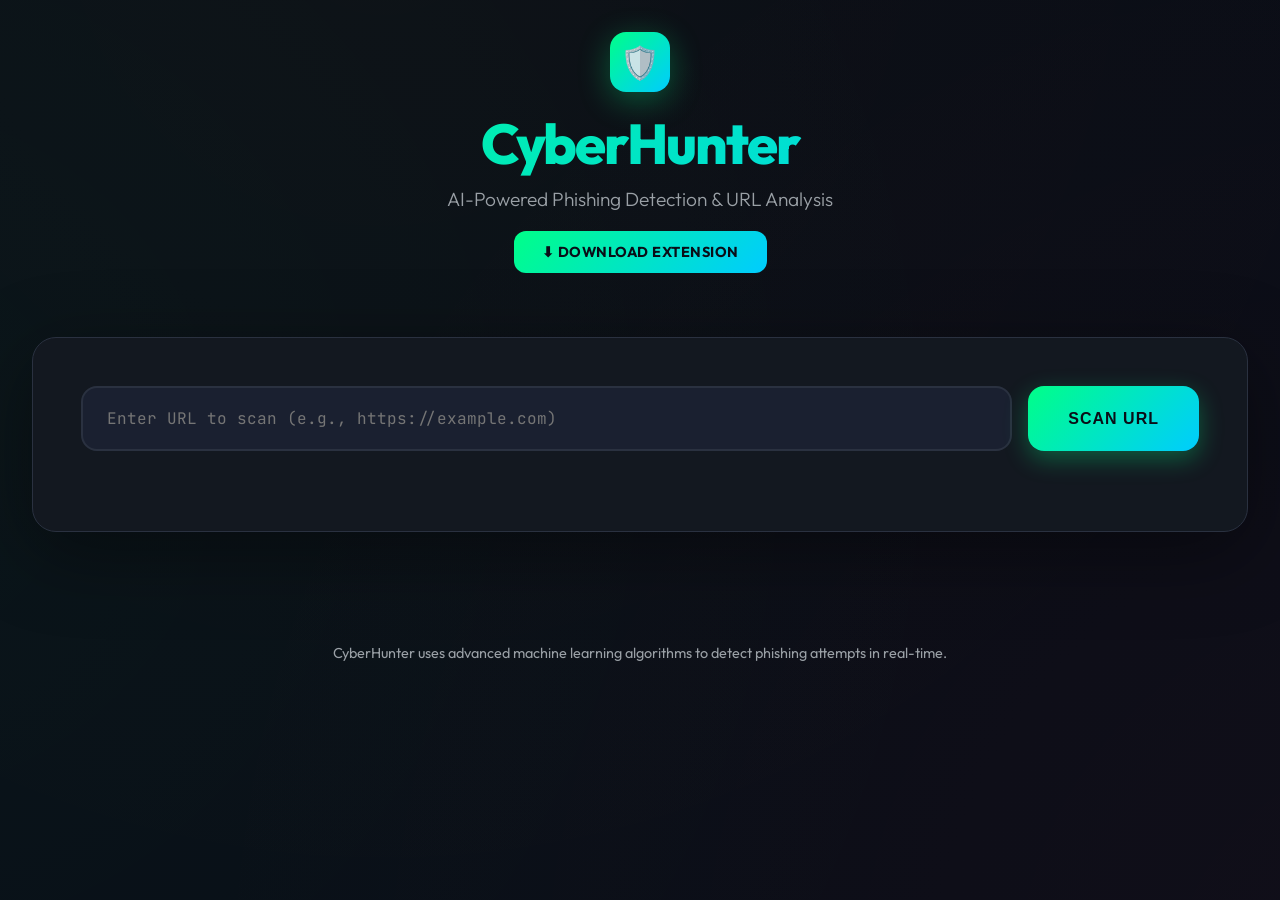
==== commit faa86891: "edit" ====
--- a/index.html
+++ b/index.html
@@ -124,44 +124,6 @@
             font-weight: 300;
         }
 
-        .download-extension-btn {
-            margin-top: 2rem;
-            padding: 1rem 2rem;
-            background: linear-gradient(135deg, #00ccff, var(--primary));
-            border: none;
-            border-radius: 12px;
-            color: var(--bg-dark);
-            font-size: 1rem;
-            font-weight: 700;
-            cursor: pointer;
-            transition: all 0.3s ease;
-            text-transform: uppercase;
-            letter-spacing: 1px;
-            box-shadow: 0 8px 24px rgba(0, 204, 255, 0.3);
-            display: inline-flex;
-            align-items: center;
-            gap: 0.5rem;
-        }
-
-        .download-extension-btn:hover {
-            transform: translateY(-3px);
-            box-shadow: 0 12px 32px rgba(0, 204, 255, 0.5);
-        }
-
-        .download-extension-btn:active {
-            transform: translateY(-1px);
-        }
-
-        .download-icon {
-            font-size: 1.3rem;
-            animation: bounce 2s ease-in-out infinite;
-        }
-
-        @keyframes bounce {
-            0%, 100% { transform: translateY(0); }
-            50% { transform: translateY(-5px); }
-        }
-
         /* Main Scanner */
         .scanner-section {
             background: var(--bg-card);
@@ -438,135 +400,197 @@
             margin-top: 4rem;
         }
 
-        /* Extension Modal */
-        .extension-modal {
+        /* Profile Badge */
+        .profile-badge {
             display: none;
             position: fixed;
-            top: 0;
-            left: 0;
-            width: 100%;
-            height: 100%;
-            background: rgba(0, 0, 0, 0.8);
+            top: 1.5rem;
+            right: 2rem;
+            z-index: 100;
+            align-items: center;
+            gap: 0.75rem;
+            background: var(--bg-card);
+            border: 1px solid var(--border);
+            border-radius: 50px;
+            padding: 0.5rem 1rem 0.5rem 0.5rem;
+            cursor: pointer;
+            transition: border-color 0.2s;
+        }
+        .profile-badge.show { display: flex; }
+        .profile-badge:hover { border-color: var(--primary); }
+        .profile-avatar {
+            width: 36px;
+            height: 36px;
+            border-radius: 50%;
+            background: linear-gradient(135deg, var(--primary), #00ccff);
+            display: flex;
+            align-items: center;
+            justify-content: center;
+            font-size: 1rem;
+            font-weight: 700;
+            color: var(--bg-dark);
+        }
+        .profile-name { font-size: 0.9rem; font-weight: 600; }
+
+        /* Download Extension Button */
+        .download-ext-btn {
+            display: inline-flex;
+            align-items: center;
+            gap: 0.5rem;
+            padding: 0.75rem 1.75rem;
+            background: linear-gradient(135deg, var(--primary), #00ccff);
+            border: none;
+            border-radius: 12px;
+            color: var(--bg-dark);
+            font-size: 0.9rem;
+            font-weight: 700;
+            cursor: pointer;
+            margin-top: 1.25rem;
+            transition: all 0.2s;
+            text-transform: uppercase;
+            letter-spacing: 0.5px;
+            font-family: inherit;
+        }
+        .download-ext-btn:hover {
+            transform: translateY(-2px);
+            box-shadow: 0 8px 24px rgba(0, 255, 136, 0.3);
+        }
+
+        /* Auth Modal */
+        .modal-overlay {
+            display: none;
+            position: fixed;
+            inset: 0;
+            background: rgba(0, 0, 0, 0.75);
             z-index: 1000;
             align-items: center;
             justify-content: center;
-            animation: fadeIn 0.3s ease;
-        }
-
-        .extension-modal.show {
-            display: flex;
-        }
-
-        @keyframes fadeIn {
-            from { opacity: 0; }
-            to { opacity: 1; }
-        }
-
-        .modal-content {
+        }
+        .modal-overlay.show { display: flex; }
+        .modal {
             background: var(--bg-card);
+            border: 1px solid var(--border);
             border-radius: 24px;
-            padding: 3rem;
-            max-width: 600px;
-            width: 90%;
-            border: 2px solid var(--border);
-            box-shadow: 0 20px 80px rgba(0, 0, 0, 0.5);
-            animation: slideUp 0.3s ease;
+            padding: 2.5rem;
+            width: 100%;
+            max-width: 420px;
             position: relative;
-        }
-
-        @keyframes slideUp {
-            from {
-                opacity: 0;
-                transform: translateY(30px);
-            }
-            to {
-                opacity: 1;
-                transform: translateY(0);
-            }
-        }
-
+            margin: 1rem;
+            animation: fadeInUp 0.3s ease;
+        }
         .modal-close {
             position: absolute;
-            top: 1.5rem;
-            right: 1.5rem;
-            background: var(--bg-input);
+            top: 1rem;
+            right: 1.25rem;
+            background: none;
             border: none;
-            width: 40px;
-            height: 40px;
-            border-radius: 50%;
-            color: var(--text-primary);
+            color: var(--text-secondary);
             font-size: 1.5rem;
             cursor: pointer;
-            transition: all 0.3s ease;
+            line-height: 1;
+            padding: 0.25rem;
+        }
+        .modal-close:hover { color: var(--text-primary); }
+        .modal-title { font-size: 1.5rem; font-weight: 700; margin-bottom: 0.4rem; }
+        .modal-subtitle { color: var(--text-secondary); font-size: 0.9rem; margin-bottom: 1.5rem; }
+        .modal-tabs {
+            display: flex;
+            gap: 0.25rem;
+            margin-bottom: 1.5rem;
+            background: var(--bg-input);
+            padding: 0.25rem;
+            border-radius: 10px;
+        }
+        .modal-tab {
+            flex: 1;
+            padding: 0.6rem;
+            background: none;
+            border: none;
+            border-radius: 8px;
+            color: var(--text-secondary);
+            font-weight: 600;
+            font-size: 0.9rem;
+            cursor: pointer;
+            transition: all 0.2s;
+            font-family: inherit;
+        }
+        .modal-tab.active { background: var(--bg-card); color: var(--primary); }
+        .form-group { margin-bottom: 1rem; }
+        .form-group label {
+            display: block;
+            font-size: 0.8rem;
+            color: var(--text-secondary);
+            margin-bottom: 0.4rem;
+            font-weight: 600;
+            text-transform: uppercase;
+            letter-spacing: 0.5px;
+        }
+        .form-group input {
+            width: 100%;
+            padding: 0.85rem 1rem;
+            background: var(--bg-input);
+            border: 1.5px solid var(--border);
+            border-radius: 10px;
+            color: var(--text-primary);
+            font-size: 0.95rem;
+            transition: border-color 0.2s;
+            font-family: inherit;
+        }
+        .form-group input:focus { outline: none; border-color: var(--primary); }
+        .form-submit {
+            width: 100%;
+            padding: 0.9rem;
+            background: linear-gradient(135deg, var(--primary), #00ccff);
+            border: none;
+            border-radius: 10px;
+            color: var(--bg-dark);
+            font-size: 1rem;
+            font-weight: 700;
+            cursor: pointer;
+            margin-top: 0.5rem;
+            transition: opacity 0.2s;
+            font-family: inherit;
+        }
+        .form-submit:hover { opacity: 0.9; }
+        .form-submit.secondary {
+            background: var(--bg-input);
+            color: var(--text-secondary);
+            margin-top: 0.5rem;
+        }
+        .auth-msg {
+            font-size: 0.85rem;
+            margin-top: 0.5rem;
+            padding: 0.5rem 0.75rem;
+            border-radius: 6px;
+            display: none;
+        }
+        .auth-msg.error { background: rgba(255, 51, 102, 0.15); color: var(--danger); display: block; }
+        .auth-msg.success { background: rgba(0, 255, 136, 0.1); color: var(--primary); display: block; }
+        .logged-in-state { text-align: center; }
+        .logged-in-avatar {
+            width: 72px;
+            height: 72px;
+            border-radius: 50%;
+            background: linear-gradient(135deg, var(--primary), #00ccff);
             display: flex;
             align-items: center;
             justify-content: center;
-        }
-
-        .modal-close:hover {
-            background: var(--danger);
-            transform: rotate(90deg);
-        }
-
-        .modal-header {
-            font-size: 1.8rem;
-            font-weight: 700;
-            margin-bottom: 1.5rem;
-            background: linear-gradient(135deg, var(--primary), #00ccff);
-            -webkit-background-clip: text;
-            -webkit-text-fill-color: transparent;
-            background-clip: text;
-        }
-
-        .modal-steps {
-            list-style: none;
-            counter-reset: step-counter;
-        }
-
-        .modal-steps li {
-            counter-increment: step-counter;
-            margin-bottom: 1.5rem;
-            padding-left: 3rem;
-            position: relative;
-            line-height: 1.6;
-        }
-
-        .modal-steps li::before {
-            content: counter(step-counter);
-            position: absolute;
-            left: 0;
-            top: 0;
-            width: 32px;
-            height: 32px;
-            background: linear-gradient(135deg, var(--primary), #00ccff);
-            border-radius: 50%;
-            display: flex;
-            align-items: center;
-            justify-content: center;
+            font-size: 2rem;
             font-weight: 700;
             color: var(--bg-dark);
-        }
-
-        .modal-code {
+            margin: 0 auto 1rem;
+        }
+        .ext-instructions {
             background: var(--bg-input);
-            padding: 0.75rem 1rem;
-            border-radius: 8px;
-            font-family: 'JetBrains Mono', monospace;
+            border-radius: 12px;
+            padding: 1rem 1.25rem;
+            margin: 1rem 0 1.5rem;
+            text-align: left;
             font-size: 0.85rem;
-            color: var(--primary);
-            margin: 0.5rem 0;
-            border: 1px solid var(--border);
-        }
-
-        .modal-note {
-            background: rgba(255, 170, 0, 0.1);
-            border: 1px solid rgba(255, 170, 0, 0.3);
-            padding: 1rem;
-            border-radius: 12px;
-            margin-top: 1.5rem;
-            font-size: 0.9rem;
-            line-height: 1.5;
-        }
+            color: var(--text-secondary);
+            line-height: 1.9;
+        }
+        .ext-instructions strong { color: var(--text-primary); }
 
         @media (max-width: 768px) {
             h1 {
@@ -584,19 +608,17 @@
             .feature-grid {
                 grid-template-columns: 1fr;
             }
-
-            .modal-content {
-                padding: 2rem 1.5rem;
-            }
-
-            .download-extension-btn {
-                font-size: 0.9rem;
-                padding: 0.875rem 1.5rem;
-            }
         }
     </style>
 </head>
 <body>
+    <!-- Profile Badge -->
+    <div class="profile-badge" id="profileBadge">
+        <div class="profile-avatar" id="profileAvatar">U</div>
+        <span class="profile-name" id="profileNameBadge">User</span>
+        <span style="color: var(--text-secondary); font-size: 0.75rem; margin-left: 0.25rem;">▼</span>
+    </div>
+
     <div class="container">
         <header>
             <div class="logo">
@@ -604,26 +626,10 @@
             </div>
             <h1>CyberHunter</h1>
             <p class="tagline">AI-Powered Phishing Detection & URL Analysis</p>
-            <button class="download-extension-btn" id="downloadExtensionBtn">
-                <span class="download-icon">⬇</span>
-                Download Browser Extension
-            </button>
+            <button class="download-ext-btn" id="downloadExtBtn">⬇ Download Extension</button>
         </header>
 
-        <div class="stats-bar">
-            <div class="stat-card">
-                <div class="stat-value">98.7%</div>
-                <div class="stat-label">Detection Accuracy</div>
-            </div>
-            <div class="stat-card">
-                <div class="stat-value">2.1M+</div>
-                <div class="stat-label">URLs Scanned</div>
-            </div>
-            <div class="stat-card">
-                <div class="stat-value">47K+</div>
-                <div class="stat-label">Threats Blocked</div>
-            </div>
-        </div>
+
 
         <div class="scanner-section">
             <div class="url-input-group">
@@ -659,43 +665,67 @@
 
         <footer>
             <p>CyberHunter uses advanced machine learning algorithms to detect phishing attempts in real-time.</p>
-            <p style="margin-top: 0.5rem; opacity: 0.7;">Install our browser extension for automatic email protection.</p>
         </footer>
     </div>
 
-    <!-- Extension Installation Modal -->
-    <div class="extension-modal" id="extensionModal">
-        <div class="modal-content">
+    <!-- Auth Modal -->
+    <div class="modal-overlay" id="authModal">
+        <div class="modal">
             <button class="modal-close" id="modalClose">×</button>
-            <h2 class="modal-header">🛡️ Install CyberHunter Extension</h2>
-
-            <ul class="modal-steps">
-                <li>
-                    <strong>Extract the ZIP file</strong> you just downloaded to a location on your computer
-                </li>
-                <li>
-                    Open Chrome/Edge and navigate to:
-                    <div class="modal-code">chrome://extensions</div>
-                    (For Edge: <code class="modal-code">edge://extensions</code>)
-                </li>
-                <li>
-                    Enable <strong>"Developer mode"</strong> using the toggle in the top-right corner
-                </li>
-                <li>
-                    Click <strong>"Load unpacked"</strong> button
-                </li>
-                <li>
-                    Navigate to the extracted folder and select it
-                </li>
-                <li>
-                    The CyberHunter extension will now be installed and active! 🎉
-                </li>
-            </ul>
-
-            <div class="modal-note">
-                <strong>⚠️ Note:</strong> Make sure the ML API server is running for full protection:
-                <div class="modal-code">python ml-model/api_server.py</div>
-                The extension will work with both Gmail and Outlook web interfaces.
+
+            <!-- Auth forms (login / sign up) -->
+            <div id="authView">
+                <h3 class="modal-title">Welcome to CyberHunter</h3>
+                <p class="modal-subtitle">Sign in to download the browser extension</p>
+                <div class="modal-tabs">
+                    <button class="modal-tab active" id="loginTab">Login</button>
+                    <button class="modal-tab" id="signupTab">Sign Up</button>
+                </div>
+
+                <div id="loginForm">
+                    <div class="form-group">
+                        <label>Email</label>
+                        <input type="email" id="loginEmail" placeholder="you@example.com">
+                    </div>
+                    <div class="form-group">
+                        <label>Password</label>
+                        <input type="password" id="loginPassword" placeholder="••••••••">
+                    </div>
+                    <div class="auth-msg" id="loginMsg"></div>
+                    <button class="form-submit" id="loginSubmit">Login</button>
+                </div>
+
+                <div id="signupForm" style="display:none;">
+                    <div class="form-group">
+                        <label>Full Name</label>
+                        <input type="text" id="signupName" placeholder="Jane Doe">
+                    </div>
+                    <div class="form-group">
+                        <label>Email</label>
+                        <input type="email" id="signupEmail" placeholder="you@example.com">
+                    </div>
+                    <div class="form-group">
+                        <label>Password</label>
+                        <input type="password" id="signupPassword" placeholder="Min. 6 characters">
+                    </div>
+                    <div class="auth-msg" id="signupMsg"></div>
+                    <button class="form-submit" id="signupSubmit">Create Account</button>
+                </div>
+            </div>
+
+            <!-- Logged-in view -->
+            <div id="loggedInView" style="display:none;" class="logged-in-state">
+                <div class="logged-in-avatar" id="loggedInAvatar">U</div>
+                <h3 class="modal-title" id="loggedInName">Welcome back!</h3>
+                <p style="color: var(--text-secondary); font-size: 0.9rem; margin-bottom: 1rem;" id="loggedInEmail"></p>
+                <div class="ext-instructions">
+                    <strong>To install the extension:</strong><br>
+                    1. Open Chrome → More Tools → Extensions<br>
+                    2. Enable <strong>Developer Mode</strong> (top right toggle)<br>
+                    3. Click <strong>Load unpacked</strong><br>
+                    4. Select the <strong>extensions/</strong> folder
+                </div>
+                <button class="form-submit secondary" id="logoutBtn">Sign Out</button>
             </div>
         </div>
     </div>
@@ -921,7 +951,7 @@
                 };
             }
 
-            analyzeTLD(hostname) {
+            analyzeTLD(hostname) {  
                 const tld = hostname.substring(hostname.lastIndexOf('.'));
                 const isSuspicious = this.suspiciousTLDs.includes(tld);
                 const isLegitimate = this.legitimateTLDs.includes(tld);
@@ -1190,15 +1220,13 @@
                 }
             };
 
-            // Calculate risk score by summing all feature scores
-            let featureScoreSum = 0;
+            // Feature warnings/dangers add a bonus on top of the ML risk score
+            let featureBonus = 0;
             Object.values(displayFeatures).forEach(f => {
-                featureScoreSum += f.score || 0;
+                if (f.risk === 'danger') featureBonus += 5;
+                else if (f.risk === 'warning') featureBonus += 3;
             });
-            // Convert sum to percentage (max possible ~4.5 from all features)
-            let featureRiskScore = Math.min(100, Math.round((featureScoreSum / 4.0) * 100));
-            // Use the higher of ML score or feature-based score
-            let riskScore = Math.max(mlResult.risk_score, featureRiskScore);
+            let riskScore = Math.min(100, mlResult.risk_score + featureBonus);
 
             let classification = riskScore >= 50 ? 'danger' : riskScore >= 25 ? 'warning' : 'safe';
             // Respect ML override if it's higher risk
@@ -1296,72 +1324,132 @@
             'https://example-very-long-suspicious-url-with-many-dashes-and-numbers-12345.xyz'
         ];
 
-        // Extension Download Handler
-        const downloadExtensionBtn = document.getElementById('downloadExtensionBtn');
-        const extensionModal = document.getElementById('extensionModal');
-        const modalClose = document.getElementById('modalClose');
-
-        downloadExtensionBtn.addEventListener('click', async () => {
-            try {
-                // Show loading state
-                downloadExtensionBtn.disabled = true;
-                downloadExtensionBtn.innerHTML = '<span class="download-icon">⏳</span> Preparing Download...';
-
-                // Download the ZIP file from API
-                const response = await fetch('http://localhost:5000/api/download-extension');
-
-                if (!response.ok) {
-                    throw new Error('Failed to download extension');
-                }
-
-                // Get the blob
-                const blob = await response.blob();
-
-                // Create download link
-                const url = window.URL.createObjectURL(blob);
-                const a = document.createElement('a');
-                a.href = url;
-                a.download = 'cyberhunter-extension.zip';
-                document.body.appendChild(a);
-                a.click();
-                document.body.removeChild(a);
-                window.URL.revokeObjectURL(url);
-
-                // Show success state
-                downloadExtensionBtn.innerHTML = '<span class="download-icon">✓</span> Downloaded!';
-
-                // Show installation instructions after download
-                setTimeout(() => {
-                    extensionModal.classList.add('show');
-                    downloadExtensionBtn.disabled = false;
-                    downloadExtensionBtn.innerHTML = '<span class="download-icon">⬇</span> Download Browser Extension';
-                }, 1000);
-
-            } catch (error) {
-                console.error('Download error:', error);
-                alert('Failed to download extension. Make sure the API server is running:\npython ml-model/api_server.py');
-                downloadExtensionBtn.disabled = false;
-                downloadExtensionBtn.innerHTML = '<span class="download-icon">⬇</span> Download Browser Extension';
-            }
+        // ── Auth Management ────────────────────────────────────────────────────────
+        const USERS_KEY = 'cyberhunter_users';
+        const SESSION_KEY = 'cyberhunter_session';
+
+        const getUsers = () => JSON.parse(localStorage.getItem(USERS_KEY) || '[]');
+        const saveUsers = (u) => localStorage.setItem(USERS_KEY, JSON.stringify(u));
+        const getSession = () => JSON.parse(localStorage.getItem(SESSION_KEY) || 'null');
+        const saveSession = (u) => localStorage.setItem(SESSION_KEY, JSON.stringify(u));
+        const clearSession = () => localStorage.removeItem(SESSION_KEY);
+        const getInitial = (user) => (user.name || user.email)[0].toUpperCase();
+
+        function syncProfileBadge() {
+            const session = getSession();
+            const badge = document.getElementById('profileBadge');
+            if (session) {
+                badge.classList.add('show');
+                document.getElementById('profileAvatar').textContent = getInitial(session);
+                document.getElementById('profileNameBadge').textContent = session.name || session.email;
+            } else {
+                badge.classList.remove('show');
+            }
+        }
+
+        function openModal() {
+            const session = getSession();
+            if (session) {
+                document.getElementById('authView').style.display = 'none';
+                document.getElementById('loggedInView').style.display = 'block';
+                document.getElementById('loggedInAvatar').textContent = getInitial(session);
+                document.getElementById('loggedInName').textContent = `Welcome, ${session.name || 'back'}!`;
+                document.getElementById('loggedInEmail').textContent = session.email;
+            } else {
+                document.getElementById('authView').style.display = 'block';
+                document.getElementById('loggedInView').style.display = 'none';
+                showLoginTab();
+            }
+            document.getElementById('authModal').classList.add('show');
+        }
+
+        function closeModal() {
+            document.getElementById('authModal').classList.remove('show');
+        }
+
+        function showLoginTab() {
+            document.getElementById('loginTab').classList.add('active');
+            document.getElementById('signupTab').classList.remove('active');
+            document.getElementById('loginForm').style.display = 'block';
+            document.getElementById('signupForm').style.display = 'none';
+            document.getElementById('loginMsg').className = 'auth-msg';
+        }
+
+        function showSignupTab() {
+            document.getElementById('signupTab').classList.add('active');
+            document.getElementById('loginTab').classList.remove('active');
+            document.getElementById('loginForm').style.display = 'none';
+            document.getElementById('signupForm').style.display = 'block';
+            document.getElementById('signupMsg').className = 'auth-msg';
+        }
+
+        document.getElementById('downloadExtBtn').addEventListener('click', openModal);
+        document.getElementById('profileBadge').addEventListener('click', openModal);
+        document.getElementById('modalClose').addEventListener('click', closeModal);
+        document.getElementById('authModal').addEventListener('click', (e) => {
+            if (e.target === document.getElementById('authModal')) closeModal();
         });
-
-        modalClose.addEventListener('click', () => {
-            extensionModal.classList.remove('show');
+        document.getElementById('loginTab').addEventListener('click', showLoginTab);
+        document.getElementById('signupTab').addEventListener('click', showSignupTab);
+
+        document.getElementById('loginSubmit').addEventListener('click', () => {
+            const email = document.getElementById('loginEmail').value.trim();
+            const password = document.getElementById('loginPassword').value;
+            const msg = document.getElementById('loginMsg');
+
+            if (!email || !password) {
+                msg.textContent = 'Please fill in all fields.';
+                msg.className = 'auth-msg error';
+                return;
+            }
+            const user = getUsers().find(u => u.email === email && u.password === password);
+            if (!user) {
+                msg.textContent = 'Incorrect email or password.';
+                msg.className = 'auth-msg error';
+                return;
+            }
+            saveSession(user);
+            syncProfileBadge();
+            openModal();
         });
 
-        // Close modal when clicking outside
-        extensionModal.addEventListener('click', (e) => {
-            if (e.target === extensionModal) {
-                extensionModal.classList.remove('show');
-            }
+        document.getElementById('signupSubmit').addEventListener('click', () => {
+            const name = document.getElementById('signupName').value.trim();
+            const email = document.getElementById('signupEmail').value.trim();
+            const password = document.getElementById('signupPassword').value;
+            const msg = document.getElementById('signupMsg');
+
+            if (!name || !email || !password) {
+                msg.textContent = 'Please fill in all fields.';
+                msg.className = 'auth-msg error';
+                return;
+            }
+            if (password.length < 6) {
+                msg.textContent = 'Password must be at least 6 characters.';
+                msg.className = 'auth-msg error';
+                return;
+            }
+            const users = getUsers();
+            if (users.find(u => u.email === email)) {
+                msg.textContent = 'An account with this email already exists.';
+                msg.className = 'auth-msg error';
+                return;
+            }
+            const newUser = { name, email, password, joinedDate: new Date().toISOString() };
+            users.push(newUser);
+            saveUsers(users);
+            saveSession(newUser);
+            syncProfileBadge();
+            openModal();
         });
 
-        // Close modal with Escape key
-        document.addEventListener('keydown', (e) => {
-            if (e.key === 'Escape' && extensionModal.classList.contains('show')) {
-                extensionModal.classList.remove('show');
-            }
+        document.getElementById('logoutBtn').addEventListener('click', () => {
+            clearSession();
+            syncProfileBadge();
+            closeModal();
         });
+
+        syncProfileBadge();
     </script>
 </body>
 </html>
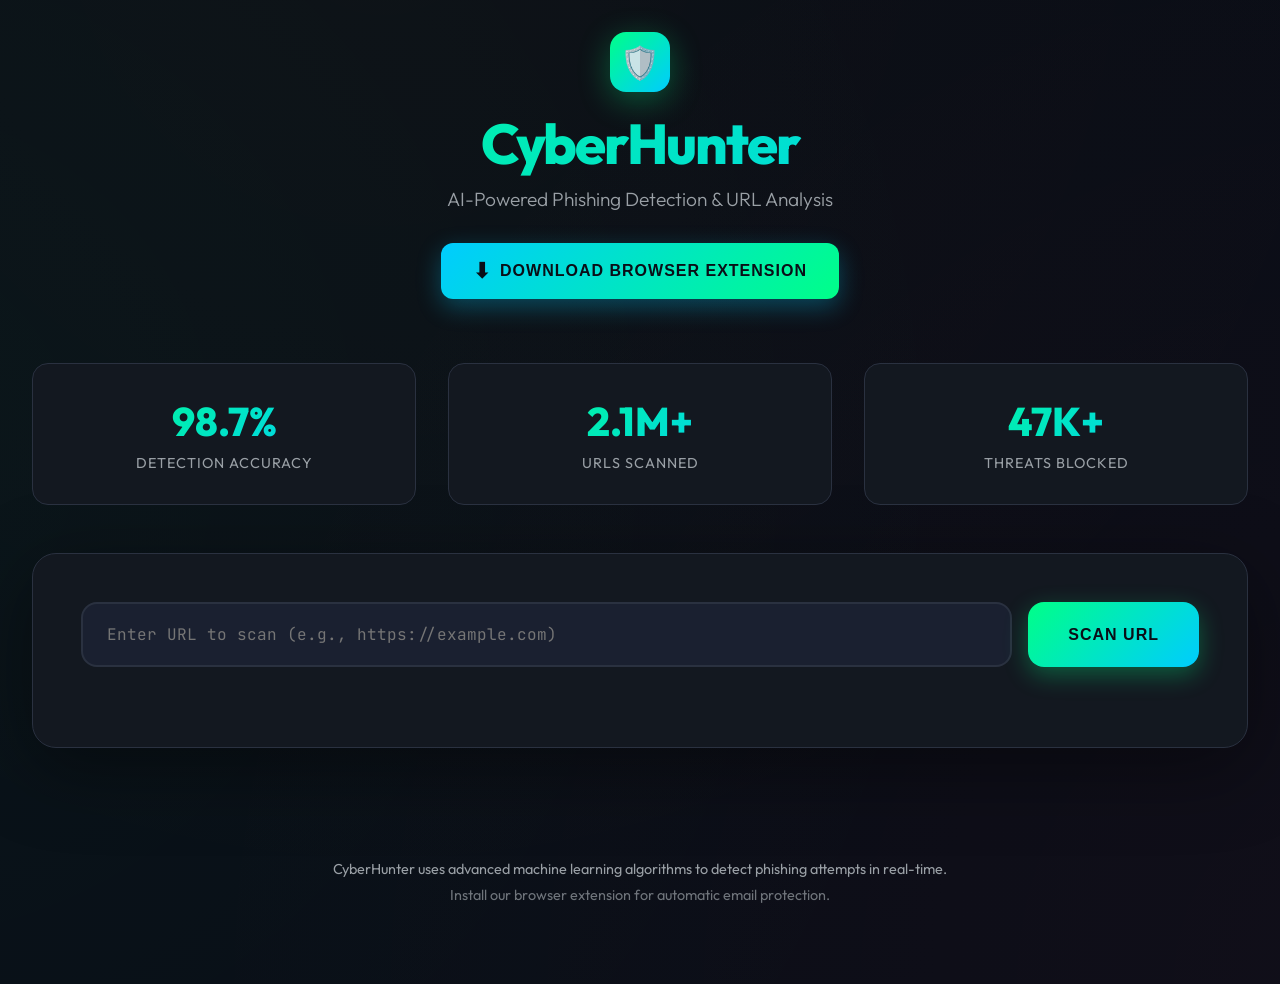
==== commit 0c11dd5c: "login, extension, ml updated" ====
--- a/index.html
+++ b/index.html
@@ -124,6 +124,44 @@
             font-weight: 300;
         }
 
+        .download-extension-btn {
+            margin-top: 2rem;
+            padding: 1rem 2rem;
+            background: linear-gradient(135deg, #00ccff, var(--primary));
+            border: none;
+            border-radius: 12px;
+            color: var(--bg-dark);
+            font-size: 1rem;
+            font-weight: 700;
+            cursor: pointer;
+            transition: all 0.3s ease;
+            text-transform: uppercase;
+            letter-spacing: 1px;
+            box-shadow: 0 8px 24px rgba(0, 204, 255, 0.3);
+            display: inline-flex;
+            align-items: center;
+            gap: 0.5rem;
+        }
+
+        .download-extension-btn:hover {
+            transform: translateY(-3px);
+            box-shadow: 0 12px 32px rgba(0, 204, 255, 0.5);
+        }
+
+        .download-extension-btn:active {
+            transform: translateY(-1px);
+        }
+
+        .download-icon {
+            font-size: 1.3rem;
+            animation: bounce 2s ease-in-out infinite;
+        }
+
+        @keyframes bounce {
+            0%, 100% { transform: translateY(0); }
+            50% { transform: translateY(-5px); }
+        }
+
         /* Main Scanner */
         .scanner-section {
             background: var(--bg-card);
@@ -400,197 +438,267 @@
             margin-top: 4rem;
         }
 
-        /* Profile Badge */
-        .profile-badge {
+        /* Extension Modal */
+        .extension-modal {
             display: none;
             position: fixed;
+            top: 0;
+            left: 0;
+            width: 100%;
+            height: 100%;
+            background: rgba(0, 0, 0, 0.8);
+            z-index: 1000;
+            align-items: center;
+            justify-content: center;
+            animation: fadeIn 0.3s ease;
+        }
+
+        .extension-modal.show {
+            display: flex;
+        }
+
+        @keyframes fadeIn {
+            from { opacity: 0; }
+            to { opacity: 1; }
+        }
+
+        .modal-content {
+            background: var(--bg-card);
+            border-radius: 24px;
+            padding: 3rem;
+            max-width: 600px;
+            width: 90%;
+            border: 2px solid var(--border);
+            box-shadow: 0 20px 80px rgba(0, 0, 0, 0.5);
+            animation: slideUp 0.3s ease;
+            position: relative;
+        }
+
+        @keyframes slideUp {
+            from {
+                opacity: 0;
+                transform: translateY(30px);
+            }
+            to {
+                opacity: 1;
+                transform: translateY(0);
+            }
+        }
+
+        .modal-close {
+            position: absolute;
             top: 1.5rem;
-            right: 2rem;
-            z-index: 100;
+            right: 1.5rem;
+            background: var(--bg-input);
+            border: none;
+            width: 40px;
+            height: 40px;
+            border-radius: 50%;
+            color: var(--text-primary);
+            font-size: 1.5rem;
+            cursor: pointer;
+            transition: all 0.3s ease;
+            display: flex;
             align-items: center;
+            justify-content: center;
+        }
+
+        .modal-close:hover {
+            background: var(--danger);
+            transform: rotate(90deg);
+        }
+
+        .modal-header {
+            font-size: 1.8rem;
+            font-weight: 700;
+            margin-bottom: 1.5rem;
+            background: linear-gradient(135deg, var(--primary), #00ccff);
+            -webkit-background-clip: text;
+            -webkit-text-fill-color: transparent;
+            background-clip: text;
+        }
+
+        .modal-steps {
+            list-style: none;
+            counter-reset: step-counter;
+        }
+
+        .modal-steps li {
+            counter-increment: step-counter;
+            margin-bottom: 0.6rem;
+            padding-left: 2rem;
+            position: relative;
+            line-height: 1.4;
+            font-size: 0.82rem;
+            color: var(--text-secondary);
+        }
+
+        .modal-steps li::before {
+            content: counter(step-counter);
+            position: absolute;
+            left: 0;
+            top: 0;
+            width: 20px;
+            height: 20px;
+            background: linear-gradient(135deg, var(--primary), #00ccff);
+            border-radius: 50%;
+            display: flex;
+            align-items: center;
+            justify-content: center;
+            font-weight: 700;
+            font-size: 0.7rem;
+            color: var(--bg-dark);
+        }
+
+        .modal-code {
+            background: var(--bg-input);
+            padding: 0.3rem 0.6rem;
+            border-radius: 6px;
+            font-family: 'JetBrains Mono', monospace;
+            font-size: 0.75rem;
+            color: var(--primary);
+            margin: 0.25rem 0;
+            border: 1px solid var(--border);
+            display: inline-block;
+        }
+
+        .modal-note {
+            background: rgba(255, 170, 0, 0.08);
+            border: 1px solid rgba(255, 170, 0, 0.25);
+            padding: 0.6rem 0.8rem;
+            border-radius: 8px;
+            margin-top: 0.75rem;
+            font-size: 0.78rem;
+            line-height: 1.4;
+            color: var(--text-secondary);
+        }
+
+        /* Auth section inside modal */
+        .modal-auth-divider {
+            border: none;
+            border-top: 1px solid var(--border);
+            margin: 1.5rem 0;
+        }
+
+        .modal-auth-title {
+            font-size: 1rem;
+            font-weight: 600;
+            color: var(--text-secondary);
+            text-align: center;
+            margin-bottom: 1rem;
+        }
+
+        .modal-auth-tabs {
+            display: flex;
+            gap: 0.5rem;
+            margin-bottom: 1.25rem;
+        }
+
+        .modal-auth-tab {
+            flex: 1;
+            padding: 0.6rem;
+            background: var(--bg-input);
+            border: 1px solid var(--border);
+            border-radius: 8px;
+            color: var(--text-secondary);
+            font-size: 0.9rem;
+            font-weight: 600;
+            cursor: pointer;
+            transition: all 0.2s;
+        }
+
+        .modal-auth-tab.active {
+            background: linear-gradient(135deg, var(--primary), #00ccff);
+            color: var(--bg-dark);
+            border-color: transparent;
+        }
+
+        .modal-auth-form {
+            display: none;
+            flex-direction: column;
             gap: 0.75rem;
-            background: var(--bg-card);
+        }
+
+        .modal-auth-form.active { display: flex; }
+
+        .modal-auth-input {
+            padding: 0.75rem 1rem;
+            background: var(--bg-input);
             border: 1px solid var(--border);
-            border-radius: 50px;
-            padding: 0.5rem 1rem 0.5rem 0.5rem;
+            border-radius: 10px;
+            color: var(--text-primary);
+            font-size: 0.9rem;
+            outline: none;
+            transition: border-color 0.2s;
+        }
+
+        .modal-auth-input:focus { border-color: var(--primary); }
+
+        .modal-auth-submit {
+            padding: 0.75rem;
+            background: linear-gradient(135deg, var(--primary), #00ccff);
+            border: none;
+            border-radius: 10px;
+            color: var(--bg-dark);
+            font-size: 0.95rem;
+            font-weight: 700;
             cursor: pointer;
-            transition: border-color 0.2s;
-        }
-        .profile-badge.show { display: flex; }
-        .profile-badge:hover { border-color: var(--primary); }
-        .profile-avatar {
-            width: 36px;
-            height: 36px;
+            transition: opacity 0.2s;
+        }
+
+        .modal-auth-submit:hover { opacity: 0.85; }
+
+        .modal-auth-msg {
+            text-align: center;
+            font-size: 0.85rem;
+            min-height: 1.2em;
+        }
+
+        .modal-auth-msg.success { color: var(--primary); }
+        .modal-auth-msg.error   { color: var(--danger); }
+
+        .modal-logged-in {
+            display: none;
+            align-items: center;
+            gap: 1rem;
+            background: var(--bg-input);
+            border-radius: 12px;
+            padding: 1rem;
+            border: 1px solid var(--border);
+        }
+
+        .modal-logged-in.show { display: flex; }
+
+        .modal-logged-avatar {
+            width: 44px;
+            height: 44px;
             border-radius: 50%;
             background: linear-gradient(135deg, var(--primary), #00ccff);
             display: flex;
             align-items: center;
             justify-content: center;
-            font-size: 1rem;
             font-weight: 700;
             color: var(--bg-dark);
-        }
-        .profile-name { font-size: 0.9rem; font-weight: 600; }
-
-        /* Download Extension Button */
-        .download-ext-btn {
-            display: inline-flex;
-            align-items: center;
-            gap: 0.5rem;
-            padding: 0.75rem 1.75rem;
-            background: linear-gradient(135deg, var(--primary), #00ccff);
-            border: none;
-            border-radius: 12px;
-            color: var(--bg-dark);
-            font-size: 0.9rem;
-            font-weight: 700;
-            cursor: pointer;
-            margin-top: 1.25rem;
-            transition: all 0.2s;
-            text-transform: uppercase;
-            letter-spacing: 0.5px;
-            font-family: inherit;
-        }
-        .download-ext-btn:hover {
-            transform: translateY(-2px);
-            box-shadow: 0 8px 24px rgba(0, 255, 136, 0.3);
-        }
-
-        /* Auth Modal */
-        .modal-overlay {
-            display: none;
-            position: fixed;
-            inset: 0;
-            background: rgba(0, 0, 0, 0.75);
-            z-index: 1000;
-            align-items: center;
-            justify-content: center;
-        }
-        .modal-overlay.show { display: flex; }
-        .modal {
-            background: var(--bg-card);
+            font-size: 1.1rem;
+            flex-shrink: 0;
+        }
+
+        .modal-logged-info { flex: 1; }
+        .modal-logged-name { font-weight: 700; font-size: 0.95rem; }
+        .modal-logged-email { font-size: 0.8rem; color: var(--text-secondary); }
+
+        .modal-signout-btn {
+            background: none;
             border: 1px solid var(--border);
-            border-radius: 24px;
-            padding: 2.5rem;
-            width: 100%;
-            max-width: 420px;
-            position: relative;
-            margin: 1rem;
-            animation: fadeInUp 0.3s ease;
-        }
-        .modal-close {
-            position: absolute;
-            top: 1rem;
-            right: 1.25rem;
-            background: none;
-            border: none;
             color: var(--text-secondary);
-            font-size: 1.5rem;
-            cursor: pointer;
-            line-height: 1;
-            padding: 0.25rem;
-        }
-        .modal-close:hover { color: var(--text-primary); }
-        .modal-title { font-size: 1.5rem; font-weight: 700; margin-bottom: 0.4rem; }
-        .modal-subtitle { color: var(--text-secondary); font-size: 0.9rem; margin-bottom: 1.5rem; }
-        .modal-tabs {
-            display: flex;
-            gap: 0.25rem;
-            margin-bottom: 1.5rem;
-            background: var(--bg-input);
-            padding: 0.25rem;
-            border-radius: 10px;
-        }
-        .modal-tab {
-            flex: 1;
-            padding: 0.6rem;
-            background: none;
-            border: none;
+            padding: 0.4rem 0.8rem;
             border-radius: 8px;
-            color: var(--text-secondary);
-            font-weight: 600;
-            font-size: 0.9rem;
+            font-size: 0.8rem;
             cursor: pointer;
             transition: all 0.2s;
-            font-family: inherit;
-        }
-        .modal-tab.active { background: var(--bg-card); color: var(--primary); }
-        .form-group { margin-bottom: 1rem; }
-        .form-group label {
-            display: block;
-            font-size: 0.8rem;
-            color: var(--text-secondary);
-            margin-bottom: 0.4rem;
-            font-weight: 600;
-            text-transform: uppercase;
-            letter-spacing: 0.5px;
-        }
-        .form-group input {
-            width: 100%;
-            padding: 0.85rem 1rem;
-            background: var(--bg-input);
-            border: 1.5px solid var(--border);
-            border-radius: 10px;
-            color: var(--text-primary);
-            font-size: 0.95rem;
-            transition: border-color 0.2s;
-            font-family: inherit;
-        }
-        .form-group input:focus { outline: none; border-color: var(--primary); }
-        .form-submit {
-            width: 100%;
-            padding: 0.9rem;
-            background: linear-gradient(135deg, var(--primary), #00ccff);
-            border: none;
-            border-radius: 10px;
-            color: var(--bg-dark);
-            font-size: 1rem;
-            font-weight: 700;
-            cursor: pointer;
-            margin-top: 0.5rem;
-            transition: opacity 0.2s;
-            font-family: inherit;
-        }
-        .form-submit:hover { opacity: 0.9; }
-        .form-submit.secondary {
-            background: var(--bg-input);
-            color: var(--text-secondary);
-            margin-top: 0.5rem;
-        }
-        .auth-msg {
-            font-size: 0.85rem;
-            margin-top: 0.5rem;
-            padding: 0.5rem 0.75rem;
-            border-radius: 6px;
-            display: none;
-        }
-        .auth-msg.error { background: rgba(255, 51, 102, 0.15); color: var(--danger); display: block; }
-        .auth-msg.success { background: rgba(0, 255, 136, 0.1); color: var(--primary); display: block; }
-        .logged-in-state { text-align: center; }
-        .logged-in-avatar {
-            width: 72px;
-            height: 72px;
-            border-radius: 50%;
-            background: linear-gradient(135deg, var(--primary), #00ccff);
-            display: flex;
-            align-items: center;
-            justify-content: center;
-            font-size: 2rem;
-            font-weight: 700;
-            color: var(--bg-dark);
-            margin: 0 auto 1rem;
-        }
-        .ext-instructions {
-            background: var(--bg-input);
-            border-radius: 12px;
-            padding: 1rem 1.25rem;
-            margin: 1rem 0 1.5rem;
-            text-align: left;
-            font-size: 0.85rem;
-            color: var(--text-secondary);
-            line-height: 1.9;
-        }
-        .ext-instructions strong { color: var(--text-primary); }
+        }
+
+        .modal-signout-btn:hover { border-color: var(--danger); color: var(--danger); }
 
         @media (max-width: 768px) {
             h1 {
@@ -608,17 +716,19 @@
             .feature-grid {
                 grid-template-columns: 1fr;
             }
+
+            .modal-content {
+                padding: 2rem 1.5rem;
+            }
+
+            .download-extension-btn {
+                font-size: 0.9rem;
+                padding: 0.875rem 1.5rem;
+            }
         }
     </style>
 </head>
 <body>
-    <!-- Profile Badge -->
-    <div class="profile-badge" id="profileBadge">
-        <div class="profile-avatar" id="profileAvatar">U</div>
-        <span class="profile-name" id="profileNameBadge">User</span>
-        <span style="color: var(--text-secondary); font-size: 0.75rem; margin-left: 0.25rem;">▼</span>
-    </div>
-
     <div class="container">
         <header>
             <div class="logo">
@@ -626,10 +736,26 @@
             </div>
             <h1>CyberHunter</h1>
             <p class="tagline">AI-Powered Phishing Detection & URL Analysis</p>
-            <button class="download-ext-btn" id="downloadExtBtn">⬇ Download Extension</button>
+            <button class="download-extension-btn" id="downloadExtensionBtn">
+                <span class="download-icon">⬇</span>
+                Download Browser Extension
+            </button>
         </header>
 
-
+        <div class="stats-bar">
+            <div class="stat-card">
+                <div class="stat-value">98.7%</div>
+                <div class="stat-label">Detection Accuracy</div>
+            </div>
+            <div class="stat-card">
+                <div class="stat-value">2.1M+</div>
+                <div class="stat-label">URLs Scanned</div>
+            </div>
+            <div class="stat-card">
+                <div class="stat-value">47K+</div>
+                <div class="stat-label">Threats Blocked</div>
+            </div>
+        </div>
 
         <div class="scanner-section">
             <div class="url-input-group">
@@ -665,67 +791,65 @@
 
         <footer>
             <p>CyberHunter uses advanced machine learning algorithms to detect phishing attempts in real-time.</p>
+            <p style="margin-top: 0.5rem; opacity: 0.7;">Install our browser extension for automatic email protection.</p>
         </footer>
     </div>
 
-    <!-- Auth Modal -->
-    <div class="modal-overlay" id="authModal">
-        <div class="modal">
+    <!-- Extension Installation Modal -->
+    <div class="extension-modal" id="extensionModal">
+        <div class="modal-content">
             <button class="modal-close" id="modalClose">×</button>
-
-            <!-- Auth forms (login / sign up) -->
-            <div id="authView">
-                <h3 class="modal-title">Welcome to CyberHunter</h3>
-                <p class="modal-subtitle">Sign in to download the browser extension</p>
-                <div class="modal-tabs">
-                    <button class="modal-tab active" id="loginTab">Login</button>
-                    <button class="modal-tab" id="signupTab">Sign Up</button>
+            <h2 class="modal-header">🛡️ Install CyberHunter Extension</h2>
+
+            <!-- Auth (top) -->
+            <p class="modal-auth-title">Sign in to use the extension</p>
+
+            <!-- Logged-in state -->
+            <div class="modal-logged-in" id="modalLoggedIn">
+                <div class="modal-logged-avatar" id="modalAvatar">U</div>
+                <div class="modal-logged-info">
+                    <div class="modal-logged-name" id="modalUserName">User</div>
+                    <div class="modal-logged-email" id="modalUserEmail"></div>
                 </div>
-
-                <div id="loginForm">
-                    <div class="form-group">
-                        <label>Email</label>
-                        <input type="email" id="loginEmail" placeholder="you@example.com">
-                    </div>
-                    <div class="form-group">
-                        <label>Password</label>
-                        <input type="password" id="loginPassword" placeholder="••••••••">
-                    </div>
-                    <div class="auth-msg" id="loginMsg"></div>
-                    <button class="form-submit" id="loginSubmit">Login</button>
+                <button class="modal-signout-btn" id="modalSignOut">Sign Out</button>
+            </div>
+
+            <!-- Auth forms -->
+            <div id="modalAuthForms">
+                <div class="modal-auth-tabs">
+                    <button class="modal-auth-tab active" id="tabLogin">Log In</button>
+                    <button class="modal-auth-tab" id="tabSignup">Sign Up</button>
                 </div>
 
-                <div id="signupForm" style="display:none;">
-                    <div class="form-group">
-                        <label>Full Name</label>
-                        <input type="text" id="signupName" placeholder="Jane Doe">
-                    </div>
-                    <div class="form-group">
-                        <label>Email</label>
-                        <input type="email" id="signupEmail" placeholder="you@example.com">
-                    </div>
-                    <div class="form-group">
-                        <label>Password</label>
-                        <input type="password" id="signupPassword" placeholder="Min. 6 characters">
-                    </div>
-                    <div class="auth-msg" id="signupMsg"></div>
-                    <button class="form-submit" id="signupSubmit">Create Account</button>
-                </div>
+                <form class="modal-auth-form active" id="loginForm">
+                    <input class="modal-auth-input" type="email" id="loginEmail" placeholder="Email" required>
+                    <input class="modal-auth-input" type="password" id="loginPassword" placeholder="Password" required>
+                    <button class="modal-auth-submit" type="submit">Log In</button>
+                    <div class="modal-auth-msg" id="loginMsg"></div>
+                </form>
+
+                <form class="modal-auth-form" id="signupForm">
+                    <input class="modal-auth-input" type="text" id="signupName" placeholder="Full Name" required>
+                    <input class="modal-auth-input" type="email" id="signupEmail" placeholder="Email" required>
+                    <input class="modal-auth-input" type="password" id="signupPassword" placeholder="Password (min 6 chars)" required>
+                    <button class="modal-auth-submit" type="submit">Create Account</button>
+                    <div class="modal-auth-msg" id="signupMsg"></div>
+                </form>
             </div>
 
-            <!-- Logged-in view -->
-            <div id="loggedInView" style="display:none;" class="logged-in-state">
-                <div class="logged-in-avatar" id="loggedInAvatar">U</div>
-                <h3 class="modal-title" id="loggedInName">Welcome back!</h3>
-                <p style="color: var(--text-secondary); font-size: 0.9rem; margin-bottom: 1rem;" id="loggedInEmail"></p>
-                <div class="ext-instructions">
-                    <strong>To install the extension:</strong><br>
-                    1. Open Chrome → More Tools → Extensions<br>
-                    2. Enable <strong>Developer Mode</strong> (top right toggle)<br>
-                    3. Click <strong>Load unpacked</strong><br>
-                    4. Select the <strong>extensions/</strong> folder
-                </div>
-                <button class="form-submit secondary" id="logoutBtn">Sign Out</button>
+            <hr class="modal-auth-divider">
+
+            <!-- Installation steps (compact) -->
+            <ul class="modal-steps">
+                <li><strong>Extract the ZIP file</strong> to a folder on your computer</li>
+                <li>Open Chrome/Edge → <span class="modal-code">chrome://extensions</span></li>
+                <li>Enable <strong>"Developer mode"</strong> (top-right toggle)</li>
+                <li>Click <strong>"Load unpacked"</strong> and select the extracted folder</li>
+                <li>CyberHunter is now installed and active! 🎉</li>
+            </ul>
+
+            <div class="modal-note">
+                <strong>⚠️</strong> Keep the ML server running: <span class="modal-code">python ml-model/api_server.py</span>
             </div>
         </div>
     </div>
@@ -951,7 +1075,7 @@
                 };
             }
 
-            analyzeTLD(hostname) {  
+            analyzeTLD(hostname) {
                 const tld = hostname.substring(hostname.lastIndexOf('.'));
                 const isSuspicious = this.suspiciousTLDs.includes(tld);
                 const isLegitimate = this.legitimateTLDs.includes(tld);
@@ -1220,13 +1344,15 @@
                 }
             };
 
-            // Feature warnings/dangers add a bonus on top of the ML risk score
-            let featureBonus = 0;
+            // Calculate risk score by summing all feature scores
+            let featureScoreSum = 0;
             Object.values(displayFeatures).forEach(f => {
-                if (f.risk === 'danger') featureBonus += 5;
-                else if (f.risk === 'warning') featureBonus += 3;
+                featureScoreSum += f.score || 0;
             });
-            let riskScore = Math.min(100, mlResult.risk_score + featureBonus);
+            // Convert sum to percentage (max possible ~4.5 from all features)
+            let featureRiskScore = Math.min(100, Math.round((featureScoreSum / 4.0) * 100));
+            // Use the higher of ML score or feature-based score
+            let riskScore = Math.max(mlResult.risk_score, featureRiskScore);
 
             let classification = riskScore >= 50 ? 'danger' : riskScore >= 25 ? 'warning' : 'safe';
             // Respect ML override if it's higher risk
@@ -1324,132 +1450,180 @@
             'https://example-very-long-suspicious-url-with-many-dashes-and-numbers-12345.xyz'
         ];
 
-        // ── Auth Management ────────────────────────────────────────────────────────
-        const USERS_KEY = 'cyberhunter_users';
+        // Extension Download Handler
+        const downloadExtensionBtn = document.getElementById('downloadExtensionBtn');
+        const extensionModal = document.getElementById('extensionModal');
+        const modalClose = document.getElementById('modalClose');
+
+        downloadExtensionBtn.addEventListener('click', async () => {
+            try {
+                // Show loading state
+                downloadExtensionBtn.disabled = true;
+                downloadExtensionBtn.innerHTML = '<span class="download-icon">⏳</span> Preparing Download...';
+
+                // Download the ZIP file from API
+                const response = await fetch('http://localhost:5000/api/download-extension');
+
+                if (!response.ok) {
+                    throw new Error('Failed to download extension');
+                }
+
+                // Get the blob
+                const blob = await response.blob();
+
+                // Create download link
+                const url = window.URL.createObjectURL(blob);
+                const a = document.createElement('a');
+                a.href = url;
+                a.download = 'cyberhunter-extension.zip';
+                document.body.appendChild(a);
+                a.click();
+                document.body.removeChild(a);
+                window.URL.revokeObjectURL(url);
+
+                // Show success state
+                downloadExtensionBtn.innerHTML = '<span class="download-icon">✓</span> Downloaded!';
+
+                // Show installation instructions after download
+                setTimeout(() => {
+                    extensionModal.classList.add('show');
+                    renderModalAuth();
+                    downloadExtensionBtn.disabled = false;
+                    downloadExtensionBtn.innerHTML = '<span class="download-icon">⬇</span> Download Browser Extension';
+                }, 1000);
+
+            } catch (error) {
+                console.error('Download error:', error);
+                alert('Failed to download extension. Make sure the API server is running:\npython ml-model/api_server.py');
+                downloadExtensionBtn.disabled = false;
+                downloadExtensionBtn.innerHTML = '<span class="download-icon">⬇</span> Download Browser Extension';
+            }
+        });
+
+        modalClose.addEventListener('click', () => {
+            extensionModal.classList.remove('show');
+        });
+
+        // Close modal when clicking outside
+        extensionModal.addEventListener('click', (e) => {
+            if (e.target === extensionModal) {
+                extensionModal.classList.remove('show');
+            }
+        });
+
+        // Close modal with Escape key
+        document.addEventListener('keydown', (e) => {
+            if (e.key === 'Escape' && extensionModal.classList.contains('show')) {
+                extensionModal.classList.remove('show');
+            }
+        });
+
+        // ── Auth (server-backed) ─────────────────────────────────────────
+        const AUTH_API = 'http://localhost:5000/api/auth';
         const SESSION_KEY = 'cyberhunter_session';
-
-        const getUsers = () => JSON.parse(localStorage.getItem(USERS_KEY) || '[]');
-        const saveUsers = (u) => localStorage.setItem(USERS_KEY, JSON.stringify(u));
         const getSession = () => JSON.parse(localStorage.getItem(SESSION_KEY) || 'null');
-        const saveSession = (u) => localStorage.setItem(SESSION_KEY, JSON.stringify(u));
-        const clearSession = () => localStorage.removeItem(SESSION_KEY);
-        const getInitial = (user) => (user.name || user.email)[0].toUpperCase();
-
-        function syncProfileBadge() {
-            const session = getSession();
-            const badge = document.getElementById('profileBadge');
-            if (session) {
-                badge.classList.add('show');
-                document.getElementById('profileAvatar').textContent = getInitial(session);
-                document.getElementById('profileNameBadge').textContent = session.name || session.email;
+        const saveSession = u => {
+            localStorage.setItem(SESSION_KEY, JSON.stringify(u));
+            window.postMessage({ type: 'cyberhunter_auth', user: u }, '*');
+        };
+        const clearSession = () => {
+            localStorage.removeItem(SESSION_KEY);
+            window.postMessage({ type: 'cyberhunter_auth', user: null }, '*');
+        };
+
+        function renderModalAuth() {
+            const user = getSession();
+            const loggedInEl = document.getElementById('modalLoggedIn');
+            const formsEl = document.getElementById('modalAuthForms');
+            if (user) {
+                loggedInEl.classList.add('show');
+                formsEl.style.display = 'none';
+                document.getElementById('modalAvatar').textContent = user.name.charAt(0).toUpperCase();
+                document.getElementById('modalUserName').textContent = user.name;
+                document.getElementById('modalUserEmail').textContent = user.email;
             } else {
-                badge.classList.remove('show');
-            }
-        }
-
-        function openModal() {
-            const session = getSession();
-            if (session) {
-                document.getElementById('authView').style.display = 'none';
-                document.getElementById('loggedInView').style.display = 'block';
-                document.getElementById('loggedInAvatar').textContent = getInitial(session);
-                document.getElementById('loggedInName').textContent = `Welcome, ${session.name || 'back'}!`;
-                document.getElementById('loggedInEmail').textContent = session.email;
-            } else {
-                document.getElementById('authView').style.display = 'block';
-                document.getElementById('loggedInView').style.display = 'none';
-                showLoginTab();
-            }
-            document.getElementById('authModal').classList.add('show');
-        }
-
-        function closeModal() {
-            document.getElementById('authModal').classList.remove('show');
-        }
-
-        function showLoginTab() {
-            document.getElementById('loginTab').classList.add('active');
-            document.getElementById('signupTab').classList.remove('active');
-            document.getElementById('loginForm').style.display = 'block';
-            document.getElementById('signupForm').style.display = 'none';
-            document.getElementById('loginMsg').className = 'auth-msg';
-        }
-
-        function showSignupTab() {
-            document.getElementById('signupTab').classList.add('active');
-            document.getElementById('loginTab').classList.remove('active');
-            document.getElementById('loginForm').style.display = 'none';
-            document.getElementById('signupForm').style.display = 'block';
-            document.getElementById('signupMsg').className = 'auth-msg';
-        }
-
-        document.getElementById('downloadExtBtn').addEventListener('click', openModal);
-        document.getElementById('profileBadge').addEventListener('click', openModal);
-        document.getElementById('modalClose').addEventListener('click', closeModal);
-        document.getElementById('authModal').addEventListener('click', (e) => {
-            if (e.target === document.getElementById('authModal')) closeModal();
+                loggedInEl.classList.remove('show');
+                formsEl.style.display = '';
+            }
+        }
+
+        // Tab switching
+        document.getElementById('tabLogin').addEventListener('click', () => {
+            document.getElementById('tabLogin').classList.add('active');
+            document.getElementById('tabSignup').classList.remove('active');
+            document.getElementById('loginForm').classList.add('active');
+            document.getElementById('signupForm').classList.remove('active');
         });
-        document.getElementById('loginTab').addEventListener('click', showLoginTab);
-        document.getElementById('signupTab').addEventListener('click', showSignupTab);
-
-        document.getElementById('loginSubmit').addEventListener('click', () => {
-            const email = document.getElementById('loginEmail').value.trim();
+        document.getElementById('tabSignup').addEventListener('click', () => {
+            document.getElementById('tabSignup').classList.add('active');
+            document.getElementById('tabLogin').classList.remove('active');
+            document.getElementById('signupForm').classList.add('active');
+            document.getElementById('loginForm').classList.remove('active');
+        });
+
+        // Login
+        document.getElementById('loginForm').addEventListener('submit', async e => {
+            e.preventDefault();
+            const email = document.getElementById('loginEmail').value.trim().toLowerCase();
             const password = document.getElementById('loginPassword').value;
             const msg = document.getElementById('loginMsg');
-
-            if (!email || !password) {
-                msg.textContent = 'Please fill in all fields.';
-                msg.className = 'auth-msg error';
-                return;
-            }
-            const user = getUsers().find(u => u.email === email && u.password === password);
-            if (!user) {
-                msg.textContent = 'Incorrect email or password.';
-                msg.className = 'auth-msg error';
-                return;
-            }
-            saveSession(user);
-            syncProfileBadge();
-            openModal();
+            try {
+                const res = await fetch(`${AUTH_API}/login`, {
+                    method: 'POST',
+                    headers: { 'Content-Type': 'application/json' },
+                    body: JSON.stringify({ email, password })
+                });
+                const data = await res.json();
+                if (!data.success) {
+                    msg.textContent = data.error;
+                    msg.className = 'modal-auth-msg error';
+                    return;
+                }
+                saveSession(data.user);
+                msg.textContent = '';
+                renderModalAuth();
+            } catch {
+                msg.textContent = 'Server unavailable. Make sure the API server is running.';
+                msg.className = 'modal-auth-msg error';
+            }
         });
 
-        document.getElementById('signupSubmit').addEventListener('click', () => {
+        // Sign up
+        document.getElementById('signupForm').addEventListener('submit', async e => {
+            e.preventDefault();
             const name = document.getElementById('signupName').value.trim();
-            const email = document.getElementById('signupEmail').value.trim();
+            const email = document.getElementById('signupEmail').value.trim().toLowerCase();
             const password = document.getElementById('signupPassword').value;
             const msg = document.getElementById('signupMsg');
-
-            if (!name || !email || !password) {
-                msg.textContent = 'Please fill in all fields.';
-                msg.className = 'auth-msg error';
-                return;
-            }
-            if (password.length < 6) {
-                msg.textContent = 'Password must be at least 6 characters.';
-                msg.className = 'auth-msg error';
-                return;
-            }
-            const users = getUsers();
-            if (users.find(u => u.email === email)) {
-                msg.textContent = 'An account with this email already exists.';
-                msg.className = 'auth-msg error';
-                return;
-            }
-            const newUser = { name, email, password, joinedDate: new Date().toISOString() };
-            users.push(newUser);
-            saveUsers(users);
-            saveSession(newUser);
-            syncProfileBadge();
-            openModal();
+            try {
+                const res = await fetch(`${AUTH_API}/register`, {
+                    method: 'POST',
+                    headers: { 'Content-Type': 'application/json' },
+                    body: JSON.stringify({ name, email, password })
+                });
+                const data = await res.json();
+                if (!data.success) {
+                    msg.textContent = data.error;
+                    msg.className = 'modal-auth-msg error';
+                    return;
+                }
+                saveSession(data.user);
+                msg.textContent = '';
+                renderModalAuth();
+            } catch {
+                msg.textContent = 'Server unavailable. Make sure the API server is running.';
+                msg.className = 'modal-auth-msg error';
+            }
         });
 
-        document.getElementById('logoutBtn').addEventListener('click', () => {
+        // Sign out
+        document.getElementById('modalSignOut').addEventListener('click', () => {
             clearSession();
-            syncProfileBadge();
-            closeModal();
+            renderModalAuth();
         });
 
-        syncProfileBadge();
+        // Render auth state on page load
+        renderModalAuth();
     </script>
 </body>
 </html>
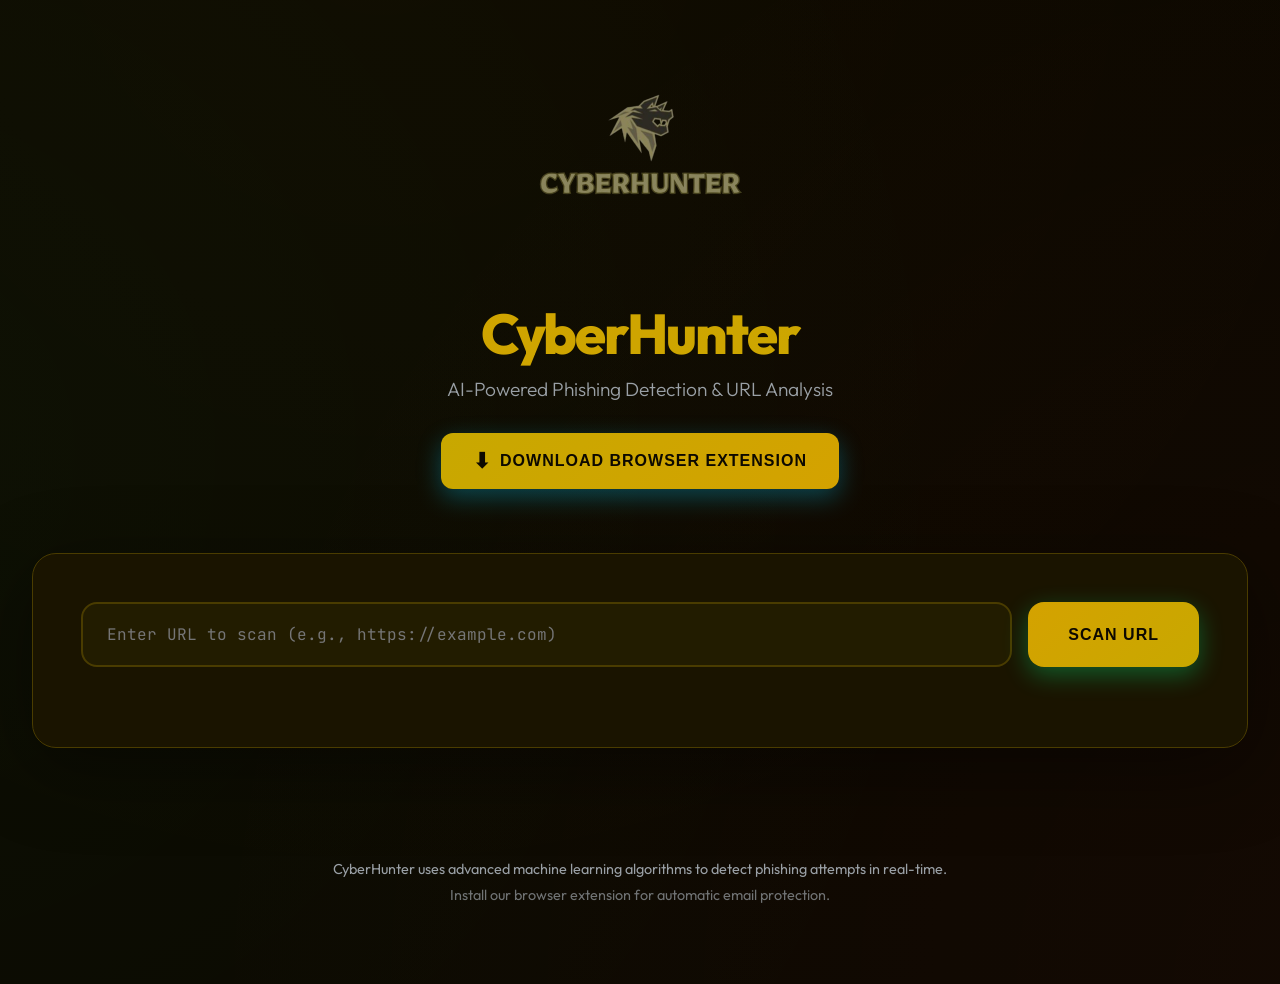
==== commit e7df6b4a: "color change and editing" ====
--- a/index.html
+++ b/index.html
@@ -7,15 +7,15 @@
     <link href="https://fonts.googleapis.com/css2?family=JetBrains+Mono:wght@400;600;700&family=Outfit:wght@300;400;600;800&display=swap" rel="stylesheet">
     <style>
         :root {
-            --primary: #00ff88;
+            --primary: #d4a200;
             --danger: #ff3366;
             --warning: #ffaa00;
-            --bg-dark: #0a0e17;
-            --bg-card: #131820;
-            --bg-input: #1a2030;
-            --text-primary: #e8eaed;
+            --bg-dark: #0d0900;
+            --bg-card: #1a1400;
+            --bg-input: #221c00;
+            --text-primary: #c8a800;
             --text-secondary: #9aa0a6;
-            --border: #2a3140;
+            --border: #4a3c00;
             --glow: rgba(0, 255, 136, 0.3);
         }
 
@@ -92,7 +92,7 @@
         .logo-icon {
             width: 60px;
             height: 60px;
-            background: linear-gradient(135deg, var(--primary), #00ccff);
+            background: linear-gradient(135deg, var(--primary), #c8a800);
             border-radius: 16px;
             display: flex;
             align-items: center;
@@ -110,7 +110,7 @@
         h1 {
             font-size: 3.5rem;
             font-weight: 800;
-            background: linear-gradient(135deg, var(--primary), #00ccff);
+            background: linear-gradient(135deg, var(--primary), #c8a800);
             -webkit-background-clip: text;
             -webkit-text-fill-color: transparent;
             background-clip: text;
@@ -127,7 +127,7 @@
         .download-extension-btn {
             margin-top: 2rem;
             padding: 1rem 2rem;
-            background: linear-gradient(135deg, #00ccff, var(--primary));
+            background: linear-gradient(135deg, #c8a800, var(--primary));
             border: none;
             border-radius: 12px;
             color: var(--bg-dark);
@@ -210,7 +210,7 @@
 
         .scan-btn {
             padding: 1.25rem 2.5rem;
-            background: linear-gradient(135deg, var(--primary), #00ccff);
+            background: linear-gradient(135deg, var(--primary), #c8a800);
             border: none;
             border-radius: 16px;
             color: var(--bg-dark);
@@ -415,7 +415,7 @@
         .stat-value {
             font-size: 2.5rem;
             font-weight: 800;
-            background: linear-gradient(135deg, var(--primary), #00ccff);
+            background: linear-gradient(135deg, var(--primary), #c8a800);
             -webkit-background-clip: text;
             -webkit-text-fill-color: transparent;
             background-clip: text;
@@ -512,7 +512,7 @@
             font-size: 1.8rem;
             font-weight: 700;
             margin-bottom: 1.5rem;
-            background: linear-gradient(135deg, var(--primary), #00ccff);
+            background: linear-gradient(135deg, var(--primary), #c8a800);
             -webkit-background-clip: text;
             -webkit-text-fill-color: transparent;
             background-clip: text;
@@ -540,7 +540,7 @@
             top: 0;
             width: 20px;
             height: 20px;
-            background: linear-gradient(135deg, var(--primary), #00ccff);
+            background: linear-gradient(135deg, var(--primary), #c8a800);
             border-radius: 50%;
             display: flex;
             align-items: center;
@@ -608,7 +608,7 @@
         }
 
         .modal-auth-tab.active {
-            background: linear-gradient(135deg, var(--primary), #00ccff);
+            background: linear-gradient(135deg, var(--primary), #c8a800);
             color: var(--bg-dark);
             border-color: transparent;
         }
@@ -636,7 +636,7 @@
 
         .modal-auth-submit {
             padding: 0.75rem;
-            background: linear-gradient(135deg, var(--primary), #00ccff);
+            background: linear-gradient(135deg, var(--primary), #c8a800);
             border: none;
             border-radius: 10px;
             color: var(--bg-dark);
@@ -673,7 +673,7 @@
             width: 44px;
             height: 44px;
             border-radius: 50%;
-            background: linear-gradient(135deg, var(--primary), #00ccff);
+            background: linear-gradient(135deg, var(--primary), #c8a800);
             display: flex;
             align-items: center;
             justify-content: center;
@@ -732,7 +732,7 @@
     <div class="container">
         <header>
             <div class="logo">
-                <div class="logo-icon">🛡️</div>
+                <img src="Cyberhunter_web.png" alt="CyberHunter Logo" style="width:250px;height:250px;object-fit:contain;">
             </div>
             <h1>CyberHunter</h1>
             <p class="tagline">AI-Powered Phishing Detection & URL Analysis</p>
@@ -742,20 +742,6 @@
             </button>
         </header>
 
-        <div class="stats-bar">
-            <div class="stat-card">
-                <div class="stat-value">98.7%</div>
-                <div class="stat-label">Detection Accuracy</div>
-            </div>
-            <div class="stat-card">
-                <div class="stat-value">2.1M+</div>
-                <div class="stat-label">URLs Scanned</div>
-            </div>
-            <div class="stat-card">
-                <div class="stat-value">47K+</div>
-                <div class="stat-label">Threats Blocked</div>
-            </div>
-        </div>
 
         <div class="scanner-section">
             <div class="url-input-group">
@@ -877,7 +863,6 @@
                     // Extract features
                     const features = {
                         urlLength: this.analyzeURLLength(url),
-                        domainAge: this.analyzeDomainAge(urlObj.hostname),
                         suspiciousCharacters: this.analyzeSuspiciousChars(url),
                         httpsEnabled: this.analyzeHTTPS(urlObj),
                         subdomainCount: this.analyzeSubdomains(urlObj.hostname),
@@ -919,32 +904,6 @@
                 return { risk, value: status, score: length > 75 ? 0.8 : length > 54 ? 0.4 : 0 };
             }
 
-            analyzeDomainAge(hostname) {
-                // Check if domain looks established based on well-known domains
-                const wellKnownDomains = [
-                    'google.com', 'facebook.com', 'amazon.com', 'microsoft.com',
-                    'apple.com', 'paypal.com', 'netflix.com', 'github.com',
-                    'twitter.com', 'linkedin.com', 'youtube.com', 'instagram.com',
-                    'yahoo.com', 'outlook.com', 'chase.com', 'wellsfargo.com',
-                    'bankofamerica.com', 'dhl.com', 'fedex.com', 'ups.com',
-                    'sephora.com', 'sephora.sa', 'sephora-info-fr.com', 'sephora-info-me.com'
-                ];
-
-                const isWellKnown = wellKnownDomains.some(d => hostname.endsWith(d));
-
-                if (isWellKnown) {
-                    return { risk: 'safe', value: 'Well-known established domain', score: 0 };
-                }
-
-                // Flag suspicious TLDs as likely new/disposable
-                const disposableTLDs = ['.tk', '.ml', '.ga', '.cf', '.gq', '.xyz', '.top', '.club'];
-                const tld = hostname.substring(hostname.lastIndexOf('.'));
-                if (disposableTLDs.includes(tld)) {
-                    return { risk: 'danger', value: 'Disposable/free TLD - likely temporary domain', score: 0.7 };
-                }
-
-                return { risk: 'safe', value: 'Domain age unknown (use ML API for full analysis)', score: 0 };
-            }
 
             analyzeSuspiciousChars(url) {
                 // Check for @ in URL (credential attack: http://google.com@evil.com)
@@ -1292,11 +1251,6 @@
                     risk: features.domain_length > 50 ? 'danger' : features.domain_length > 30 ? 'warning' : 'safe',
                     value: `Domain length: ${features.domain_length || 0} chars`,
                     score: features.domain_length > 50 ? 0.5 : features.domain_length > 30 ? 0.3 : 0
-                },
-                domainAge: {
-                    risk: 'safe',
-                    value: 'Analyzed by ML model',
-                    score: 0
                 },
                 suspiciousCharacters: {
                     risk: features.hyphen_count > 3 ? 'danger' : features.hyphen_count > 1 ? 'warning' : 'safe',
@@ -1415,7 +1369,6 @@
 
             const featureLabels = {
                 urlLength: 'URL Length',
-                domainAge: 'Domain Age',
                 suspiciousCharacters: 'Special Characters',
                 httpsEnabled: 'HTTPS Security',
                 subdomainCount: 'Subdomain Analysis',
@@ -1423,7 +1376,7 @@
                 ipAddress: 'Domain Type',
                 urlShortener: 'URL Type',
                 tldRisk: 'Top-Level Domain',
-                homographAttack: 'Homograph Check'
+                homographAttack: 'Impersonating Letters'
             };
 
             Object.entries(features).forEach(([key, feature]) => {
